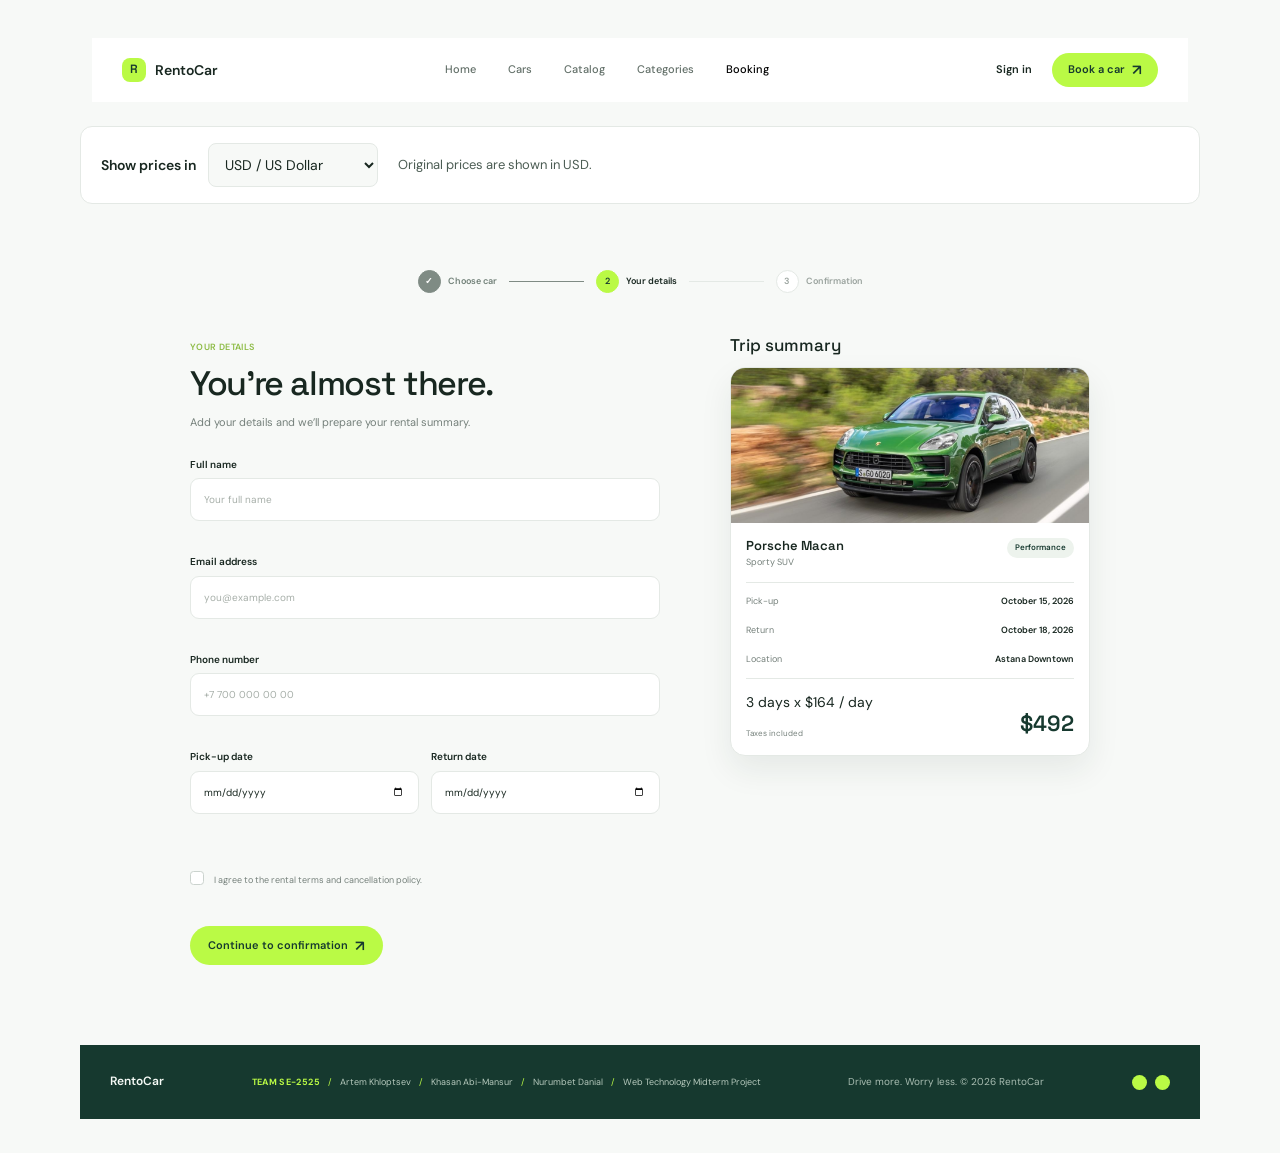
==== booking.html @ 6183154c "feat(currency): convert catalog and booking prices" ====
<!doctype html>
<html lang="en">
  <head>
    <meta charset="UTF-8" />
    <link rel="icon" type="image/svg+xml" href="assets/images/favicon.svg" />
    <meta name="viewport" content="width=device-width, initial-scale=1.0" />
    <meta
      name="description"
      content="RentoCar makes your next road trip easy with flexible car rentals." />
    <title>RentoCar | Your next road trip starts here</title>
    <link rel="preconnect" href="https://fonts.googleapis.com" />
    <link rel="preconnect" href="https://fonts.gstatic.com" crossorigin />
    <link
      href="https://fonts.googleapis.com/css2?family=DM+Sans:wght@400;500;600;700&family=Space+Grotesk:wght@500;600;700&display=swap"
      rel="stylesheet" />
    <link
      href="https://cdn.jsdelivr.net/npm/bootstrap@5.3.3/dist/css/bootstrap.min.css"
      rel="stylesheet" />
    <link rel="stylesheet" href="assets/css/base.css" />
    <link rel="stylesheet" href="assets/css/booking.css" />
    <link rel="stylesheet" href="assets/css/currency.css" />
  </head>
  <body>
    <header class="site-header">
      <div class="container">
        <nav
          class="navbar navbar-expand-lg site-nav"
          aria-label="Main navigation">
          <a class="brand" href="index.html" aria-label="RentoCar home">
            <span class="brand-mark" aria-hidden="true">R</span>
            <span>RentoCar</span>
          </a>
          <button
            class="navbar-toggler"
            type="button"
            data-bs-toggle="collapse"
            data-bs-target="#mainMenu"
            aria-controls="mainMenu"
            aria-expanded="false"
            aria-label="Toggle navigation">
            <span class="navbar-toggler-icon"></span>
          </button>
          <div class="collapse navbar-collapse" id="mainMenu">
            <ul class="navbar-nav mx-auto gap-lg-3">
              <li class="nav-item">
                <a class="nav-link" aria-current="page" href="index.html"
                  >Home</a
                >
              </li>
              <li class="nav-item">
                <a class="nav-link" href="cars.html">Cars</a>
              </li>
              <li class="nav-item">
                <a class="nav-link" href="catolog.html">Catalog</a>
              </li>
              <li class="nav-item">
                <a class="nav-link" href="categories.html">Categories</a>
              </li>
              <li class="nav-item">
                <a class="nav-link active" href="booking.html">Booking</a>
              </li>
            </ul>
            <a class="sign-in" href="booking.html">Sign in</a>
            <a class="button button-primary nav-cta" href="booking.html"
              >Book a car <span aria-hidden="true">&#8599;</span></a
            >
          </div>
        </nav>
      </div>
    </header>

    <main>
      <section class="currency-panel container" data-currency-panel aria-label="Price currency">
        <div class="currency-control">
          <label for="priceCurrency">Show prices in</label>
          <select id="priceCurrency" data-currency-select aria-describedby="currencyStatus">
            <option value="USD">USD / US Dollar</option>
            <option value="EUR" disabled>EUR / Euro</option>
            <option value="GBP" disabled>GBP / British Pound</option>
          </select>
        </div>
        <p class="currency-status" id="currencyStatus" data-currency-status role="status" aria-live="polite" aria-atomic="true">Original prices are shown in USD.</p>
        <button class="currency-retry" type="button" data-currency-retry hidden>Try again</button>
      </section>

      <section class="booking-page container">
        <div class="booking-progress" aria-label="Booking progress">
          <div class="progress-step completed">
            <span class="step-number">✓</span>
            <span>Choose car</span>
          </div>

          <div class="progress-line completed"></div>

          <div class="progress-step active" id="detailsStep">
            <span class="step-number">2</span>
            <span>Your details</span>
          </div>

          <div class="progress-line" id="confirmationLine"></div>

          <div class="progress-step" id="confirmationStep">
            <span class="step-number">3</span>
            <span>Confirmation</span>
          </div>
        </div>

        <div class="booking-layout">
          <section class="booking-form-section">
            <span class="booking-eyebrow">Your details</span>

            <h1>You’re almost there.</h1>

            <p class="booking-description">
              Add your details and we’ll prepare your rental summary.
            </p>

            <form id="bookingForm" novalidate>
              <div class="booking-field">
                <label for="fullName">Full name</label>

                <input
                  class="form-control"
                  type="text"
                  id="fullName"
                  name="fullName"
                  placeholder="Your full name"
                  required />
                <small class="field-error" id="fullNameError"></small>
              </div>

              <div class="booking-field">
                <label for="email">Email address</label>

                <input
                  class="form-control"
                  type="email"
                  id="email"
                  name="email"
                  placeholder="you@example.com"
                  required />
                <small class="field-error" id="emailError"></small>
              </div>

              <div class="booking-field">
                <label for="phone">Phone number</label>

                <input
                  class="form-control"
                  type="tel"
                  id="phone"
                  name="phone"
                  placeholder="+7 700 000 00 00"
                  required />
                <small class="field-error" id="phoneError"></small>
              </div>

              <div class="booking-dates">
                <div class="booking-field">
                  <label for="pickupDate">Pick-up date</label>
                  <input
                    class="form-control"
                    type="date"
                    id="pickupDate"
                    name="pickupDate"
                    required />
                  <small class="field-error" id="pickupDateError"></small>
                </div>

                <div class="booking-field">
                  <label for="returnDate">Return date</label>
                  <input
                    class="form-control"
                    type="date"
                    id="returnDate"
                    name="returnDate"
                    required />
                  <small class="field-error" id="returnDateError"></small>
                </div>
              </div>

              <div class="form-check booking-agreement">
                <input
                  class="form-check-input"
                  type="checkbox"
                  id="terms"
                  name="terms"
                  required />

                <label class="form-check-label" for="terms">
                  I agree to the rental terms and cancellation policy.
                </label>
                <small class="field-error" id="termsError"></small>
              </div>

              <button
                class="button button-primary booking-submit"
                type="submit">
                Continue to confirmation
                <span aria-hidden="true">↗</span>
              </button>
            </form>
          </section>

          <aside class="trip-summary">
            <h2>Trip summary</h2>

            <div class="summary-card">
              <img id="summaryImage"
                class="summary-car-image"
                src="assets/images/porsche_macan.png"
                alt="Selected car" />

              <div class="summary-content">
                <div class="summary-car-heading">
                  <div>
                    <h3 id="summaryName">Porsche Macan</h3>

                    <p id="summaryDescription">Sporty SUV</p>
                  </div>

                  <span class="summary-category" id="summaryBadge"> Performance </span>
                </div>

                <div class="summary-details">
                  <div class="summary-row">
                    <p>Pick-up</p>
                    <p id="summaryPickup">October 15, 2026</p>
                  </div>

                  <div class="summary-row">
                    <p>Return</p>
                    <p id="summaryReturn">October 18, 2026</p>
                  </div>

                  <div class="summary-row">
                    <p>Location</p>
                    <p id="summaryLocation">Astana Downtown</p>
                  </div>
                </div>

                <div class="summary-price">
                  <div>
                    <p id="summaryDays">3 days x $164 / day</p>

                    <small>Taxes included</small>
                  </div>
                  <strong id="summaryTotal">$492</strong>
                </div>
              </div>
            </div>
          </aside>
        </div>

        <div class="booking-confirmation" id="confirmation">
          <div class="confirmation-icon">✓</div>

          <p class="booking-eyebrow">Confirmation</p>

          <h2>Booking confirmed.</h2>

          <p id="confirmationText">Porsche Macan · October 15–18 · $492</p>
        </div>
      </section>
    </main>

    <footer class="site-footer">
      <div class="container footer-content">
        <a class="footer-brand" href="index.html">RentoCar</a>
        <div class="footer-team">
          <span class="footer-team-label">Team SE-2525</span>
          <span>Artem Khloptsev</span>
          <span>Khasan Abi-Mansur</span>
          <span>Nurumbet Danial</span>
          <span>Web Technology Midterm Project</span>
        </div>
        <p>Drive more. Worry less. &copy; 2026 RentoCar</p>
        <div class="footer-dots" aria-hidden="true">
          <span></span><span></span>
        </div>
      </div>
    </footer>

    <script src="https://cdn.jsdelivr.net/npm/bootstrap@5.3.3/dist/js/bootstrap.bundle.min.js"></script>
      <script src="assets/js/services/storageService.js"></script>
    <script src="assets/js/models/Car.js"></script>
    <script src="assets/js/carsData.js"></script>
    <script src="assets/js/services/currencyService.js"></script>
    <script src="assets/js/booking.js"></script>
    <script src="assets/js/currencyUi.js"></script>
  </body>
</html>
---- assets/css/base.css ----
:root {
  --ink: #182720;
  --muted: #75807b;
  --line: #e4e9e5;
  --paper: #f7f9f7;
  --white: #ffffff;
  --lime: #bafa45;
  --deep-green: #16392f;
  --container: 1120px;
  --radius-lg: 18px;
  --shadow: 0 14px 32px rgba(31, 54, 44, 0.08);
}

* {
  box-sizing: border-box;
}

html {
  scroll-behavior: smooth;
}

body {
  margin: 0;
  color: var(--ink);
  background: var(--paper);
  font-family: "DM Sans", sans-serif;
  font-size: 14px;
  line-height: 1.45;
}

h1,
h2,
h3,
p {
  margin-top: 0;
}
h1,
h2,
h3 {
  font-family: "Space Grotesk", sans-serif;
}
a {
  color: inherit;
  text-decoration: none;
}
img {
  display: block;
  max-width: 100%;
}

.container {
  max-width: var(--container);
}

.site-header {
  padding: 38px 0 0;
}
.site-nav {
  min-height: 64px;
  padding: 0 30px;
  background: var(--white);
}
.brand,
.footer-brand {
  display: inline-flex;
  align-items: center;
  gap: 9px;
  font-weight: 600;
}
.brand-mark {
  display: grid;
  width: 24px;
  height: 24px;
  place-items: center;
  border-radius: 8px;
  color: var(--deep-green);
  background: var(--lime);
  font-family: "Space Grotesk", sans-serif;
  font-size: 12px;
}
.nav-link {
  color: #637069;
  font-size: 11px;
  font-weight: 500;
}
.nav-link:hover,
.nav-link.active {
  color: var(--ink);
}
.sign-in {
  margin-right: 20px;
  font-size: 11px;
  font-weight: 600;
}
.button {
  display: inline-flex;
  align-items: center;
  justify-content: center;
  border: 0;
  border-radius: 999px;
  font-size: 11px;
  font-weight: 600;
  transition:
    transform 160ms ease,
    background 160ms ease;
}
.button:hover {
  transform: translateY(-2px);
}
.button-primary {
  min-height: 34px;
  padding: 0 16px;
  background: var(--lime);
  color: var(--deep-green);
}
.button-primary span {
  margin-left: 7px;
  font-size: 15px;
  line-height: 0;
}

.site-footer {
  margin-top: 56px;
  padding-bottom: 34px;
}
.footer-content {
  min-height: 74px;
  display: flex;
  align-items: center;
  justify-content: space-between;
  padding: 0 30px;
  color: #dce8df;
  background: var(--deep-green);
}
.footer-brand {
  color: #f6fbf7;
  font-size: 12px;
}
.footer-team {
  display: flex;
  align-items: center;
  justify-content: center;
  gap: 8px;
  color: #b6c9bd;
  font-size: 9px;
  text-align: center;
}
.footer-team span + span::before {
  margin-right: 8px;
  color: var(--lime);
  content: "/";
}
.footer-team-label {
  color: var(--lime);
  font-weight: 700;
  letter-spacing: 0.04em;
  text-transform: uppercase;
}
.footer-content p {
  margin: 0;
  color: #a9bdb2;
  font-size: 10px;
}
.footer-dots {
  display: flex;
  gap: 8px;
}
.footer-dots span {
  width: 15px;
  height: 15px;
  border-radius: 50%;
  background: var(--lime);
}

@media (max-width: 991px) {
  .site-header {
    padding-top: 20px;
  }
  .site-nav {
    padding: 0 20px;
  }
  .navbar-collapse {
    padding: 18px 0;
  }
  .navbar-nav {
    gap: 4px !important;
  }
  .sign-in {
    display: inline-block;
    margin: 14px 0;
  }
  .nav-cta {
    width: fit-content;
  }
}

@media (max-width: 575px) {
  .container {
    padding-right: 18px;
    padding-left: 18px;
  }
  .site-nav {
    margin: 0;
    padding: 0 16px;
  }
  .footer-content {
    min-height: 94px;
    padding: 20px 18px;
    align-items: flex-start;
    flex-wrap: wrap;
    gap: 12px;
  }
  .footer-content p {
    order: 3;
    flex-basis: 100%;
  }
  .footer-team {
    order: 2;
    flex-basis: 100%;
    flex-wrap: wrap;
    gap: 4px 8px;
    justify-content: flex-start;
    text-align: left;
  }
  .footer-team span + span::before {
    margin-right: 8px;
  }
}
---- assets/css/booking.css ----
.booking-page {
  padding-top: 42px;
  padding-bottom: 24px;
}


.booking-progress {
  display: flex;
  max-width: 620px;
  margin: 0 auto 42px;
  align-items: center;
  justify-content: center;
}

.progress-step {
  display: flex;
  flex: 0 0 auto;
  align-items: center;
  gap: 7px;
  color: #9aa39e;
  font-size: 9px;
  font-weight: 600;
}

.step-number {
  display: grid;
  width: 23px;
  height: 23px;
  place-items: center;
  border: 1px solid var(--line);
  border-radius: 50%;
  background: var(--white);
  font-size: 9px;
}

.progress-step.active {
  color: var(--ink);
}

.progress-step.active .step-number {
  border-color: var(--lime);
  color: var(--deep-green);
  background: var(--lime);
}

.progress-step.completed {
  color: #718078;
}

.progress-step.completed .step-number {
  border-color: #7f8b84;
  color: var(--white);
  background: #7f8b84;
}
.progress-line {
  width: 75px;
  height: 1px;
  margin: 0 12px;
  background: var(--line);
}

.progress-line.completed {
  background: #7f8b84;
}

.booking-layout {
  display: grid;
  grid-template-columns: minmax(0, 1fr) 360px;
  gap: 70px;
  max-width: 900px;
  margin: 0 auto;
  align-items: start;
}

.booking-eyebrow {
  display: inline-block;
  margin-bottom: 10px;
  color: #8dbb45;
  font-size: 9px;
  font-weight: 600;
  letter-spacing: 0.04em;
  text-transform: uppercase;
}

.booking-form-section h1 {
  margin-bottom: 10px;
  font-size: 34px;
  font-weight: 500;
  letter-spacing: -0.04em;
}

.booking-description {
  max-width: 430px;
  margin-bottom: 27px;
  color: var(--muted);
  font-size: 11px;
}

.booking-field {
  margin-bottom: 16px;
}

.booking-field label {
  display: block;
  margin-bottom: 6px;
  color: var(--ink);
  font-size: 10px;
  font-weight: 600;
}

.booking-field .form-control {
  min-height: 43px;
  padding: 9px 13px;
  border: 1px solid var(--line);
  border-radius: 9px;
  color: var(--ink);
  background: var(--white);
  font-family: "DM Sans", sans-serif;
  font-size: 10px;
  box-shadow: none;
}

.booking-field .form-control::placeholder {
  color: #a7afa9;
}

.booking-field .form-control:focus {
  border-color: #a7d65a;
  box-shadow: 0 0 0 3px rgba(186, 250, 69, 0.16);
}

.booking-agreement {
  margin: 20px 0;
}

.booking-agreement .form-check-input {
  border-color: #cbd3ce;
  box-shadow: none;
}

.booking-agreement .form-check-input:checked {
  border-color: var(--deep-green);
  background-color: var(--deep-green);
}

.booking-agreement .form-check-label {
  padding-left: 3px;
  color: var(--muted);
  font-size: 9px;
}

.booking-submit {
  min-height: 39px;
  padding: 0 18px;
  cursor: pointer;
}




.trip-summary h2 {
  margin-bottom: 12px;
  font-size: 17px;
  font-weight: 500;
}


.summary-card {
  overflow: hidden;
  border: 1px solid var(--line);
  border-radius: 15px;
  background: var(--white);
  box-shadow: var(--shadow);
}

.summary-car-image {
  width: 100%;
  height: 155px;
  object-fit: cover;
}

.summary-content {
  padding: 15px;
}

.summary-car-heading {
  display: flex;
  align-items: flex-start;
  justify-content: space-between;
  gap: 12px;
  padding-bottom: 13px;
  border-bottom: 1px solid var(--line);
}

.summary-car-heading h3 {
  margin-bottom: 2px;
  font-size: 13px;
  font-weight: 600;
}

.summary-car-heading p {
  margin: 0;
  color: var(--muted);
  font-size: 9px;
}

.summary-category {
  padding: 4px 8px;
  border-radius: 999px;
  color: var(--deep-green);
  background: #edf3ed;
  font-size: 8px;
  font-weight: 600;
}

.summary-details {
  margin: 0;
  padding: 4px 0;
}

.summary-row {
  display: flex;
  justify-content: space-between;
  gap: 20px;
  padding: 8px 0;
}

.summary-row p {
  margin: 0;
  font-size: 9px;
}

.summary-row p:first-child {
  color: var(--muted);
}

.summary-row p:last-child {
  color: var(--ink);
  font-weight: 600;
  text-align: right;
}


.summary-price {
  display: flex;
  align-items: flex-end;
  justify-content: space-between;
  gap: 15px;
  padding-top: 13px;
  border-top: 1px solid var(--line);
}

.summary-price span {
  display: block;
  color: var(--ink);
  font-size: 10px;
  font-weight: 600;
}

.summary-price small {
  display: block;
  margin-top: 2px;
  color: var(--muted);
  font-size: 8px;
}

.summary-price strong {
  color: var(--deep-green);
  font-family: "Space Grotesk", sans-serif;
  font-size: 22px;
  font-weight: 600;
}

.booking-dates {
  display: grid;
  grid-template-columns: 1fr 1fr;
  gap: 12px;
}

.booking-confirmation {
  display: none;
  max-width: 620px;
  margin: 42px auto 0;
  padding: 30px;
  border: 1px solid var(--line);
  border-radius: var(--radius-lg);
  background: var(--white);
  box-shadow: var(--shadow);
  text-align: center;
}

.booking-confirmation.show {
  display: block;
}

.field-error {
  display: block;
  min-height: 14px;
  margin-top: 4px;
  color: #c62828;
  font-size: 11px;
}

.confirmation-icon {
  display: grid;
  width: 42px;
  height: 42px;
  margin: 0 auto 14px;
  place-items: center;
  border-radius: 50%;
  color: var(--deep-green);
  background: var(--lime);
  font-size: 18px;
  font-weight: 700;
}

.booking-confirmation h2 {
  margin-bottom: 8px;
  font-size: 24px;
  font-weight: 500;
}

.booking-confirmation > p {
  color: var(--muted);
  font-size: 11px;
}

.confirmation-warning {
  margin: 18px 0 0;
  font-size: 10px;
}


@media (max-width: 991px) {

  .booking-layout {
    grid-template-columns: minmax(0, 1fr) 320px;
    gap: 35px;
  }

  .booking-page {
    padding-top: 34px;
}
}


@media (max-width: 575px) {

  .booking-page {
    padding-top: 30px;
  }

  .booking-progress {
    margin-bottom: 34px;
  }

  .progress-step {
    flex-direction: column;
    gap: 5px;
    text-align: center;
    font-size: 8px;
  }

  .progress-line {
    width: 32px;
    margin: 0 6px 18px;
  }

  .booking-layout {
    grid-template-columns: 1fr;
    gap: 38px;
  }

  .booking-form-section h1 {
    font-size: 30px;
  }

  .booking-submit {
    width: 100%;
  }

  .booking-description {
    font-size: 10px;
  }

    .booking-dates {
    grid-template-columns: 1fr;
    gap: 0;
  }

  .summary-car-image {
    height: 190px;
  }

    .booking-confirmation {
    margin-top: 32px;
    padding: 24px 18px;
  }

  .booking-confirmation h2 {
    font-size: 21px;
  } 
}
---- assets/css/currency.css ----
.currency-panel {
  display: flex;
  align-items: center;
  flex-wrap: wrap;
  gap: 12px 20px;
  margin-top: 24px;
  margin-bottom: 24px;
  padding: 16px 20px;
  background: var(--white);
  border: 1px solid var(--line);
  border-radius: 12px;
}

.currency-control { display: flex; align-items: center; gap: 12px; }
.currency-control label { font-weight: 600; }
.currency-control select, .currency-retry {
  min-height: 44px;
  padding: 8px 12px;
  border: 1px solid var(--line);
  border-radius: 8px;
  color: var(--ink);
  background: var(--paper);
  font: inherit;
}
.currency-control select:focus-visible, .currency-retry:focus-visible {
  outline: 2px solid var(--deep-green);
  outline-offset: 3px;
}
.currency-status { flex: 1 1 280px; margin: 0; color: #4b5c53; font-size: 13px; }
.currency-retry { cursor: pointer; font-weight: 600; }
.currency-retry:hover { background: var(--lime); }
.currency-panel [hidden] { display: none; }
.currency-panel[data-state="error"], .currency-panel[data-state="empty"] { border-color: #a8b5ac; }
@media (max-width: 575px) {
  .currency-panel { padding: 16px; }
  .currency-status { flex-basis: 100%; }
}
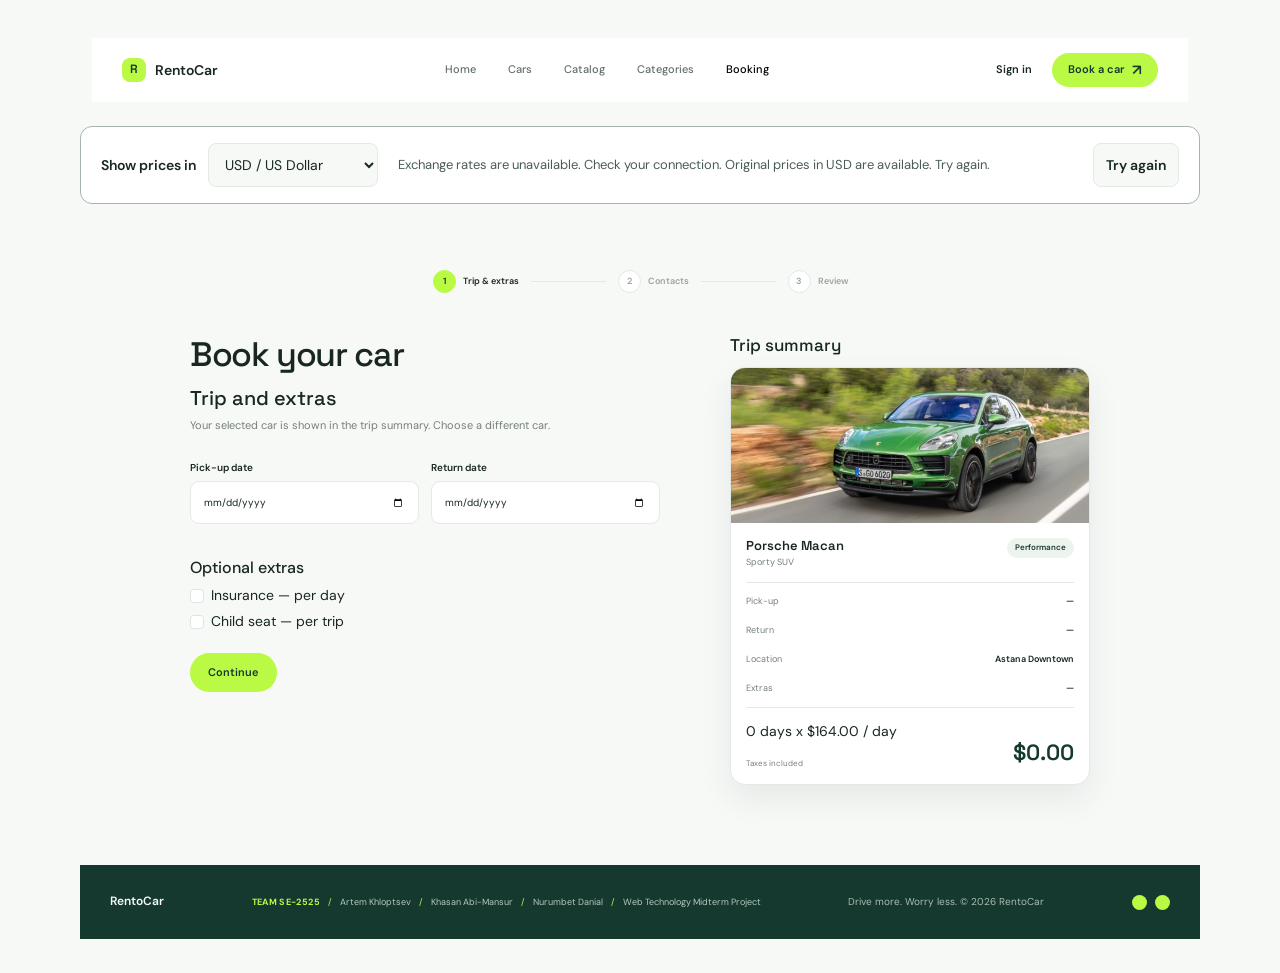
==== commit 9a0bd523: "divided booking in to three sections" ====
--- a/booking.html
+++ b/booking.html
@@ -4,9 +4,7 @@
     <meta charset="UTF-8" />
     <link rel="icon" type="image/svg+xml" href="assets/images/favicon.svg" />
     <meta name="viewport" content="width=device-width, initial-scale=1.0" />
-    <meta
-      name="description"
-      content="RentoCar makes your next road trip easy with flexible car rentals." />
+    <meta name="description" content="RentoCar makes your next road trip easy with flexible car rentals." />
     <title>RentoCar | Your next road trip starts here</title>
     <link rel="preconnect" href="https://fonts.googleapis.com" />
     <link rel="preconnect" href="https://fonts.gstatic.com" crossorigin />
@@ -23,9 +21,7 @@
   <body>
     <header class="site-header">
       <div class="container">
-        <nav
-          class="navbar navbar-expand-lg site-nav"
-          aria-label="Main navigation">
+        <nav class="navbar navbar-expand-lg site-nav" aria-label="Main navigation">
           <a class="brand" href="index.html" aria-label="RentoCar home">
             <span class="brand-mark" aria-hidden="true">R</span>
             <span>RentoCar</span>
@@ -42,28 +38,18 @@
           </button>
           <div class="collapse navbar-collapse" id="mainMenu">
             <ul class="navbar-nav mx-auto gap-lg-3">
+              <li class="nav-item"><a class="nav-link" href="index.html">Home</a></li>
+              <li class="nav-item"><a class="nav-link" href="cars.html">Cars</a></li>
+              <li class="nav-item"><a class="nav-link" href="catolog.html">Catalog</a></li>
+              <li class="nav-item"><a class="nav-link" href="categories.html">Categories</a></li>
               <li class="nav-item">
-                <a class="nav-link" aria-current="page" href="index.html"
-                  >Home</a
-                >
-              </li>
-              <li class="nav-item">
-                <a class="nav-link" href="cars.html">Cars</a>
-              </li>
-              <li class="nav-item">
-                <a class="nav-link" href="catolog.html">Catalog</a>
-              </li>
-              <li class="nav-item">
-                <a class="nav-link" href="categories.html">Categories</a>
-              </li>
-              <li class="nav-item">
-                <a class="nav-link active" href="booking.html">Booking</a>
+                <a class="nav-link active" aria-current="page" href="booking.html">Booking</a>
               </li>
             </ul>
             <a class="sign-in" href="booking.html">Sign in</a>
-            <a class="button button-primary nav-cta" href="booking.html"
-              >Book a car <span aria-hidden="true">&#8599;</span></a
-            >
+            <a class="button button-primary nav-cta" href="booking.html">
+              Book a car <span aria-hidden="true">&#8599;</span>
+            </a>
           </div>
         </nav>
       </div>
@@ -79,173 +65,150 @@
             <option value="GBP" disabled>GBP / British Pound</option>
           </select>
         </div>
-        <p class="currency-status" id="currencyStatus" data-currency-status role="status" aria-live="polite" aria-atomic="true">Original prices are shown in USD.</p>
+        <p class="currency-status" id="currencyStatus" data-currency-status
+          role="status" aria-live="polite" aria-atomic="true">
+          Original prices are shown in USD.
+        </p>
         <button class="currency-retry" type="button" data-currency-retry hidden>Try again</button>
       </section>
 
       <section class="booking-page container">
+        <!-- ИЗМЕНЕНИЕ 1. Индикатор теперь показывает текущий шаг формы. -->
         <div class="booking-progress" aria-label="Booking progress">
-          <div class="progress-step completed">
-            <span class="step-number">✓</span>
-            <span>Choose car</span>
-          </div>
-
-          <div class="progress-line completed"></div>
-
-          <div class="progress-step active" id="detailsStep">
+          <div class="progress-step active" aria-current="step">
+            <span class="step-number">1</span>
+            <span>Trip &amp; extras</span>
+          </div>
+          <div class="progress-line"></div>
+          <div class="progress-step">
             <span class="step-number">2</span>
-            <span>Your details</span>
-          </div>
-
-          <div class="progress-line" id="confirmationLine"></div>
-
-          <div class="progress-step" id="confirmationStep">
+            <span>Contacts</span>
+          </div>
+          <div class="progress-line"></div>
+          <div class="progress-step">
             <span class="step-number">3</span>
-            <span>Confirmation</span>
+            <span>Review</span>
           </div>
         </div>
 
         <div class="booking-layout">
           <section class="booking-form-section">
-            <span class="booking-eyebrow">Your details</span>
-
-            <h1>You’re almost there.</h1>
-
-            <p class="booking-description">
-              Add your details and we’ll prepare your rental summary.
-            </p>
-
+            <h1>Book your car</h1>
+            <p id="bookingCarNotice" role="status" hidden></p>
+
+            <!-- ИЗМЕНЕНИЕ 2. Все шаги в одной форме, поэтому поля сохраняются при переходах. -->
             <form id="bookingForm" novalidate>
-              <div class="booking-field">
-                <label for="fullName">Full name</label>
-
-                <input
-                  class="form-control"
-                  type="text"
-                  id="fullName"
-                  name="fullName"
-                  placeholder="Your full name"
-                  required />
-                <small class="field-error" id="fullNameError"></small>
+              <section data-booking-step aria-labelledby="tripStepHeading">
+                <h2 id="tripStepHeading" class="h5" tabindex="-1">Trip and extras</h2>
+                <p class="booking-description">
+                  Your selected car is shown in the trip summary.
+                  <a href="cars.html">Choose a different car</a>.
+                </p>
+
+                <div class="booking-dates">
+                  <div class="booking-field">
+                    <label for="pickupDate">Pick-up date</label>
+                    <input class="form-control" type="date" id="pickupDate" name="pickupDate" required />
+                    <small class="field-error" id="pickupDateError"></small>
+                  </div>
+                  <div class="booking-field">
+                    <label for="returnDate">Return date</label>
+                    <input class="form-control" type="date" id="returnDate" name="returnDate" required />
+                    <small class="field-error" id="returnDateError"></small>
+                  </div>
+                </div>
+
+                <fieldset class="mb-3">
+                  <legend class="h6">Optional extras</legend>
+                  <div class="form-check">
+                    <input class="form-check-input" type="checkbox" id="insurance" name="insurance" />
+                    <label class="form-check-label" for="insurance">
+                      Insurance — <span id="insurancePrice"></span> per day
+                    </label>
+                  </div>
+                  <div class="form-check">
+                    <input class="form-check-input" type="checkbox" id="childSeat" name="childSeat" />
+                    <label class="form-check-label" for="childSeat">
+                      Child seat — <span id="childSeatPrice"></span> per trip
+                    </label>
+                  </div>
+                </fieldset>
+              </section>
+
+              <section data-booking-step aria-labelledby="contactsStepHeading" hidden>
+                <h2 id="contactsStepHeading" class="h5" tabindex="-1">Contact details</h2>
+                <div class="booking-field">
+                  <label for="fullName">Full name</label>
+                  <input class="form-control" type="text" id="fullName" name="fullName"
+                    placeholder="Your full name" autocomplete="name" required />
+                  <small class="field-error" id="fullNameError"></small>
+                </div>
+                <div class="booking-field">
+                  <label for="email">Email address</label>
+                  <input class="form-control" type="email" id="email" name="email"
+                    placeholder="you@example.com" autocomplete="email" required />
+                  <small class="field-error" id="emailError"></small>
+                </div>
+                <div class="booking-field">
+                  <label for="phone">Phone number</label>
+                  <input class="form-control" type="tel" id="phone" name="phone"
+                    placeholder="+7 700 000 00 00" autocomplete="tel" required />
+                  <small class="field-error" id="phoneError"></small>
+                </div>
+              </section>
+
+              <section data-booking-step aria-labelledby="reviewStepHeading" hidden>
+                <h2 id="reviewStepHeading" class="h5" tabindex="-1">Review your booking</h2>
+                <p id="bookingReviewTrip"></p>
+                <p id="bookingReviewExtras"></p>
+                <p id="bookingReviewContact"></p>
+                <p id="bookingReviewTotal" class="fw-bold"></p>
+                <div class="form-check booking-agreement">
+                  <input class="form-check-input" type="checkbox" id="terms" name="terms" required />
+                  <label class="form-check-label" for="terms">
+                    I agree to the rental terms and cancellation policy.
+                  </label>
+                  <small class="field-error" id="termsError"></small>
+                </div>
+              </section>
+
+              <div class="d-flex flex-wrap align-items-center gap-2">
+                <button class="btn btn-outline-secondary" type="button" id="bookingBack" hidden>
+                  Back
+                </button>
+                <button class="button button-primary booking-submit" type="submit" id="bookingContinue">
+                  Continue
+                </button>
               </div>
-
-              <div class="booking-field">
-                <label for="email">Email address</label>
-
-                <input
-                  class="form-control"
-                  type="email"
-                  id="email"
-                  name="email"
-                  placeholder="you@example.com"
-                  required />
-                <small class="field-error" id="emailError"></small>
-              </div>
-
-              <div class="booking-field">
-                <label for="phone">Phone number</label>
-
-                <input
-                  class="form-control"
-                  type="tel"
-                  id="phone"
-                  name="phone"
-                  placeholder="+7 700 000 00 00"
-                  required />
-                <small class="field-error" id="phoneError"></small>
-              </div>
-
-              <div class="booking-dates">
-                <div class="booking-field">
-                  <label for="pickupDate">Pick-up date</label>
-                  <input
-                    class="form-control"
-                    type="date"
-                    id="pickupDate"
-                    name="pickupDate"
-                    required />
-                  <small class="field-error" id="pickupDateError"></small>
-                </div>
-
-                <div class="booking-field">
-                  <label for="returnDate">Return date</label>
-                  <input
-                    class="form-control"
-                    type="date"
-                    id="returnDate"
-                    name="returnDate"
-                    required />
-                  <small class="field-error" id="returnDateError"></small>
-                </div>
-              </div>
-
-              <div class="form-check booking-agreement">
-                <input
-                  class="form-check-input"
-                  type="checkbox"
-                  id="terms"
-                  name="terms"
-                  required />
-
-                <label class="form-check-label" for="terms">
-                  I agree to the rental terms and cancellation policy.
-                </label>
-                <small class="field-error" id="termsError"></small>
-              </div>
-
-              <button
-                class="button button-primary booking-submit"
-                type="submit">
-                Continue to confirmation
-                <span aria-hidden="true">↗</span>
-              </button>
             </form>
           </section>
 
           <aside class="trip-summary">
             <h2>Trip summary</h2>
-
             <div class="summary-card">
-              <img id="summaryImage"
-                class="summary-car-image"
-                src="assets/images/porsche_macan.png"
-                alt="Selected car" />
-
+              <img id="summaryImage" class="summary-car-image"
+                src="assets/images/porsche_macan.png" alt="Selected car" />
               <div class="summary-content">
                 <div class="summary-car-heading">
                   <div>
                     <h3 id="summaryName">Porsche Macan</h3>
-
                     <p id="summaryDescription">Sporty SUV</p>
                   </div>
-
-                  <span class="summary-category" id="summaryBadge"> Performance </span>
-                </div>
-
+                  <span class="summary-category" id="summaryBadge">Performance</span>
+                </div>
                 <div class="summary-details">
-                  <div class="summary-row">
-                    <p>Pick-up</p>
-                    <p id="summaryPickup">October 15, 2026</p>
-                  </div>
-
-                  <div class="summary-row">
-                    <p>Return</p>
-                    <p id="summaryReturn">October 18, 2026</p>
-                  </div>
-
-                  <div class="summary-row">
-                    <p>Location</p>
-                    <p id="summaryLocation">Astana Downtown</p>
-                  </div>
-                </div>
-
+                  <div class="summary-row"><p>Pick-up</p><p id="summaryPickup">—</p></div>
+                  <div class="summary-row"><p>Return</p><p id="summaryReturn">—</p></div>
+                  <div class="summary-row"><p>Location</p><p id="summaryLocation">Astana Downtown</p></div>
+                  <!-- ИЗМЕНЕНИЕ 3. Показываем стоимость услуг отдельно от аренды. -->
+                  <div class="summary-row"><p>Extras</p><p id="summaryExtras">—</p></div>
+                </div>
                 <div class="summary-price">
                   <div>
-                    <p id="summaryDays">3 days x $164 / day</p>
-
+                    <p id="summaryDays">Choose dates to calculate the total.</p>
                     <small>Taxes included</small>
                   </div>
-                  <strong id="summaryTotal">$492</strong>
+                  <strong id="summaryTotal">—</strong>
                 </div>
               </div>
             </div>
@@ -253,13 +216,10 @@
         </div>
 
         <div class="booking-confirmation" id="confirmation">
-          <div class="confirmation-icon">✓</div>
-
+          <div class="confirmation-icon" aria-hidden="true">✓</div>
           <p class="booking-eyebrow">Confirmation</p>
-
-          <h2>Booking confirmed.</h2>
-
-          <p id="confirmationText">Porsche Macan · October 15–18 · $492</p>
+          <h2 id="bookingConfirmedHeading" tabindex="-1">Booking confirmed.</h2>
+          <p id="confirmationText"></p>
         </div>
       </section>
     </main>
@@ -275,18 +235,16 @@
           <span>Web Technology Midterm Project</span>
         </div>
         <p>Drive more. Worry less. &copy; 2026 RentoCar</p>
-        <div class="footer-dots" aria-hidden="true">
-          <span></span><span></span>
-        </div>
+        <div class="footer-dots" aria-hidden="true"><span></span><span></span></div>
       </div>
     </footer>
 
     <script src="https://cdn.jsdelivr.net/npm/bootstrap@5.3.3/dist/js/bootstrap.bundle.min.js"></script>
-      <script src="assets/js/services/storageService.js"></script>
+    <script src="assets/js/services/storageService.js"></script>
     <script src="assets/js/models/Car.js"></script>
     <script src="assets/js/carsData.js"></script>
     <script src="assets/js/services/currencyService.js"></script>
     <script src="assets/js/booking.js"></script>
     <script src="assets/js/currencyUi.js"></script>
   </body>
-</html>
+</html>
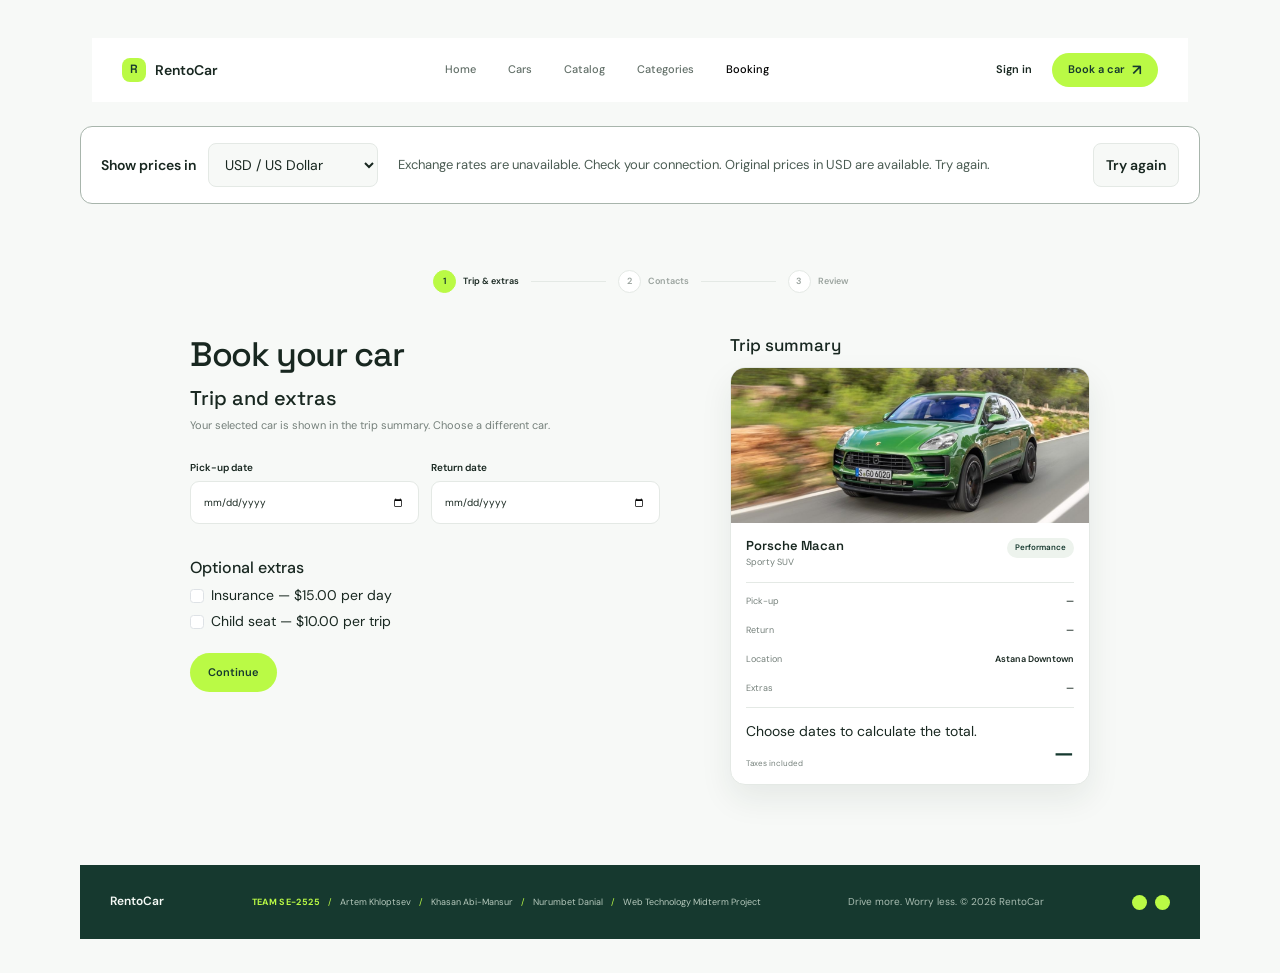
==== commit 9dc8825e: "adaptation to the booking" ====
--- a/booking.html
+++ b/booking.html
@@ -73,7 +73,7 @@
       </section>
 
       <section class="booking-page container">
-        <!-- ИЗМЕНЕНИЕ 1. Индикатор теперь показывает текущий шаг формы. -->
+        
         <div class="booking-progress" aria-label="Booking progress">
           <div class="progress-step active" aria-current="step">
             <span class="step-number">1</span>
@@ -96,7 +96,7 @@
             <h1>Book your car</h1>
             <p id="bookingCarNotice" role="status" hidden></p>
 
-            <!-- ИЗМЕНЕНИЕ 2. Все шаги в одной форме, поэтому поля сохраняются при переходах. -->
+          
             <form id="bookingForm" novalidate>
               <section data-booking-step aria-labelledby="tripStepHeading">
                 <h2 id="tripStepHeading" class="h5" tabindex="-1">Trip and extras</h2>
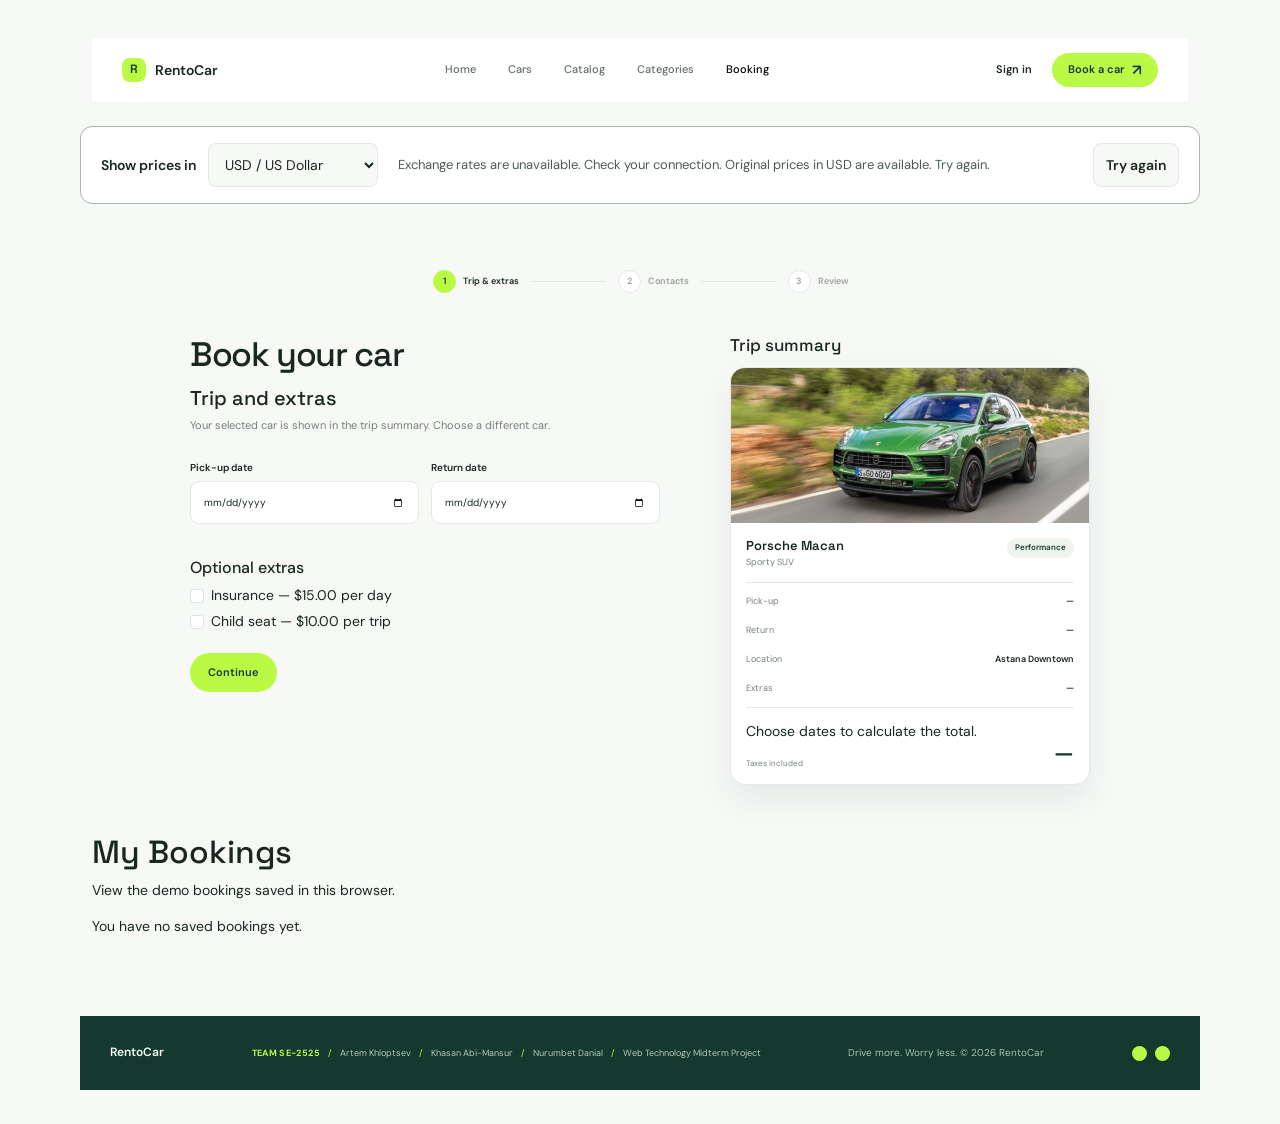
==== commit 307a5865: "added my bookings window to see booked cars" ====
--- a/booking.html
+++ b/booking.html
@@ -45,6 +45,7 @@
               <li class="nav-item">
                 <a class="nav-link active" aria-current="page" href="booking.html">Booking</a>
               </li>
+              
             </ul>
             <a class="sign-in" href="booking.html">Sign in</a>
             <a class="button button-primary nav-cta" href="booking.html">
@@ -170,6 +171,8 @@
                   </label>
                   <small class="field-error" id="termsError"></small>
                 </div>
+                
+                <p id="bookingSaveError" class="text-danger mt-2" role="alert"></p>
               </section>
 
               <div class="d-flex flex-wrap align-items-center gap-2">
@@ -200,7 +203,7 @@
                   <div class="summary-row"><p>Pick-up</p><p id="summaryPickup">—</p></div>
                   <div class="summary-row"><p>Return</p><p id="summaryReturn">—</p></div>
                   <div class="summary-row"><p>Location</p><p id="summaryLocation">Astana Downtown</p></div>
-                  <!-- ИЗМЕНЕНИЕ 3. Показываем стоимость услуг отдельно от аренды. -->
+                  
                   <div class="summary-row"><p>Extras</p><p id="summaryExtras">—</p></div>
                 </div>
                 <div class="summary-price">
@@ -220,9 +223,32 @@
           <p class="booking-eyebrow">Confirmation</p>
           <h2 id="bookingConfirmedHeading" tabindex="-1">Booking confirmed.</h2>
           <p id="confirmationText"></p>
-        </div>
+          <a class="button button-primary mt-3" href="#myBookings">View my bookings</a>
+        </div>
+      </section>
+
+      
+      <section id="myBookings" class="container py-4" tabindex="-1" aria-labelledby="myBookingsTitle">
+        <h2 id="myBookingsTitle">My Bookings</h2>
+        <p>View the demo bookings saved in this browser.</p>
+        <p id="myBookingsStatus" role="status"></p>
+        <div id="myBookingsList" class="row g-3"></div>
       </section>
     </main>
+
+    <template id="bookingCardTemplate">
+      <div class="col-12 col-md-6">
+        <article class="booking-card card h-100">
+          <div class="card-body text-break">
+            <h3 class="h5" data-booking-car></h3>
+            <p class="mb-2" data-booking-trip></p>
+            <p class="mb-2" data-booking-extras></p>
+            <p class="mb-2" data-booking-contact></p>
+            <p class="mb-0">Total <strong data-booking-total></strong></p>
+          </div>
+        </article>
+      </div>
+    </template>
 
     <footer class="site-footer">
       <div class="container footer-content">
@@ -244,7 +270,9 @@
     <script src="assets/js/models/Car.js"></script>
     <script src="assets/js/carsData.js"></script>
     <script src="assets/js/services/currencyService.js"></script>
+    <script src="assets/js/services/bookingService.js"></script>
     <script src="assets/js/booking.js"></script>
+    <script src="assets/js/myBookings.js"></script>
     <script src="assets/js/currencyUi.js"></script>
   </body>
 </html>
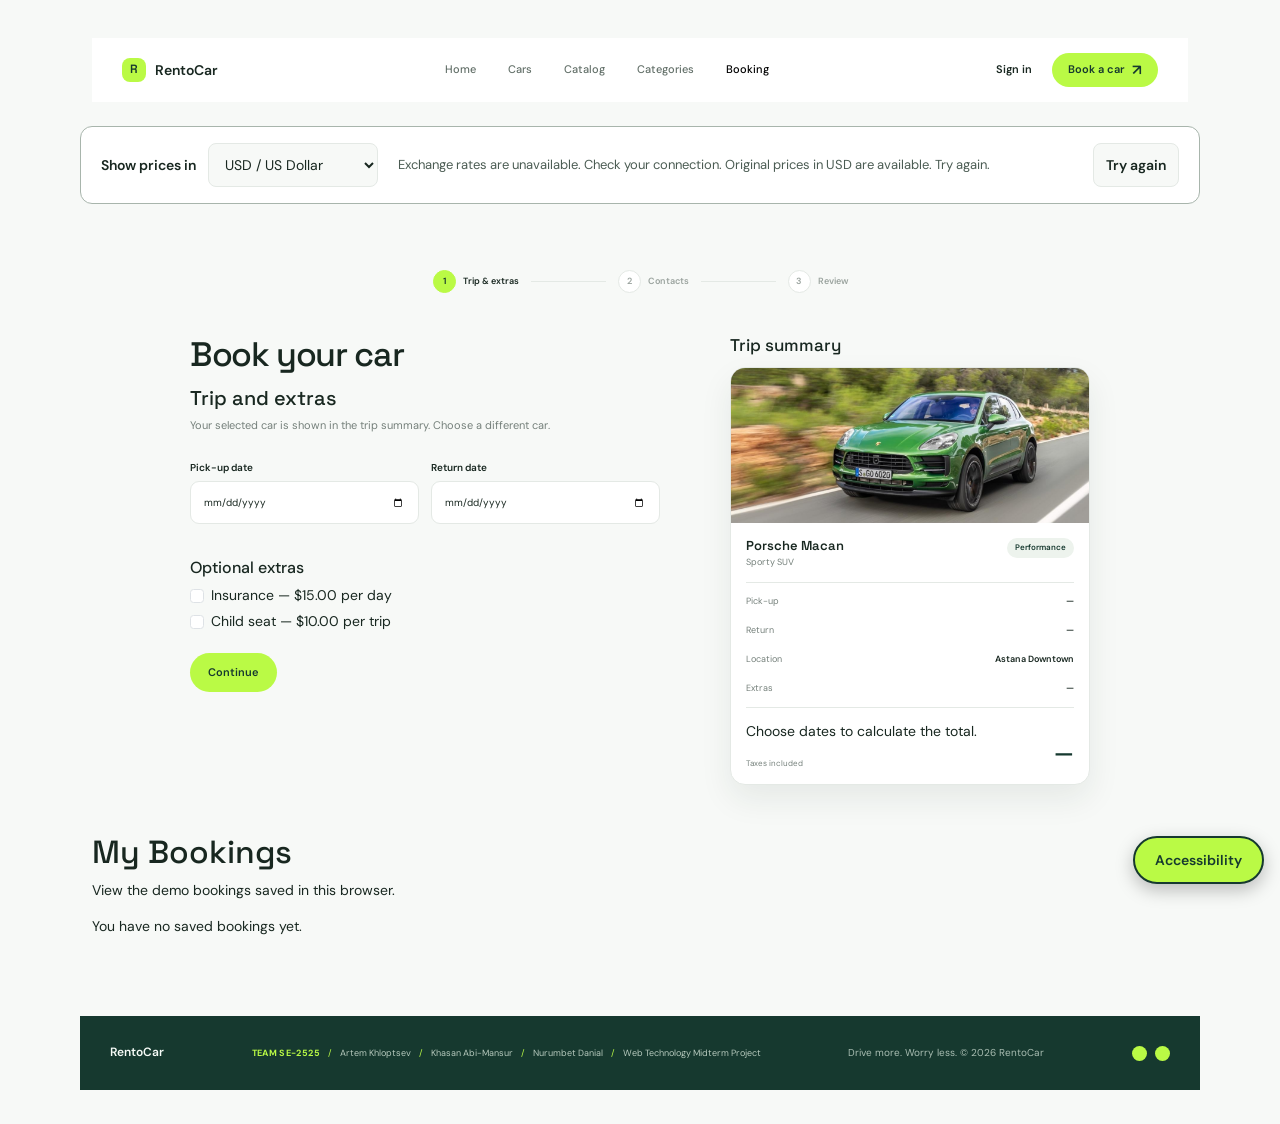
==== commit ceacf35d: "added persistent theme and text settings" ====
--- a/booking.html
+++ b/booking.html
@@ -17,6 +17,7 @@
     <link rel="stylesheet" href="assets/css/base.css" />
     <link rel="stylesheet" href="assets/css/booking.css" />
     <link rel="stylesheet" href="assets/css/currency.css" />
+    <link rel="stylesheet" href="assets/css/preferences.css" />
   </head>
   <body>
     <header class="site-header">
@@ -231,7 +232,43 @@
       <section id="myBookings" class="container py-4" tabindex="-1" aria-labelledby="myBookingsTitle">
         <h2 id="myBookingsTitle">My Bookings</h2>
         <p>View the demo bookings saved in this browser.</p>
-        <p id="myBookingsStatus" role="status"></p>
+        <p id="myBookingsStatus" role="status" tabindex="-1"></p>
+        <form id="editBookingForm" class="card mb-3" aria-labelledby="editBookingTitle" hidden>
+          <div class="card-body">
+            <h3 id="editBookingTitle" class="h5">Edit booking</h3>
+            <div class="row g-3 mb-3">
+              <div class="col-12 col-sm-6">
+                <label class="form-label" for="editPickup">Pick-up date</label>
+                <input class="form-control" type="date" id="editPickup" required />
+              </div>
+              <div class="col-12 col-sm-6">
+                <label class="form-label" for="editDropoff">Return date</label>
+                <input class="form-control" type="date" id="editDropoff" required />
+              </div>
+            </div>
+            <fieldset class="mb-3">
+              <legend class="h6">Optional extras</legend>
+              <div class="form-check">
+                <input class="form-check-input" type="checkbox" id="editInsurance" />
+                <label class="form-check-label" for="editInsurance">
+                  Insurance — <span id="editInsurancePrice"></span> per day
+                </label>
+              </div>
+              <div class="form-check">
+                <input class="form-check-input" type="checkbox" id="editChildSeat" />
+                <label class="form-check-label" for="editChildSeat">
+                  Child seat — <span id="editChildSeatPrice"></span> per trip
+                </label>
+              </div>
+            </fieldset>
+            <p>Updated total <strong id="editBookingTotal">—</strong></p>
+            <p id="editBookingError" class="text-danger" role="alert"></p>
+            <div class="d-flex flex-wrap gap-2">
+              <button class="btn btn-success" type="submit">Save changes</button>
+              <button class="btn btn-outline-secondary" type="button" id="cancelBookingEdit">Cancel</button>
+            </div>
+          </div>
+        </form>
         <div id="myBookingsList" class="row g-3"></div>
       </section>
     </main>
@@ -245,6 +282,10 @@
             <p class="mb-2" data-booking-extras></p>
             <p class="mb-2" data-booking-contact></p>
             <p class="mb-0">Total <strong data-booking-total></strong></p>
+            <div class="d-flex flex-wrap gap-2 mt-3">
+              <button class="btn btn-outline-success btn-sm" type="button" data-booking-edit>Edit</button>
+              <button class="btn btn-outline-danger btn-sm" type="button" data-booking-delete>Delete</button>
+            </div>
           </div>
         </article>
       </div>
@@ -274,5 +315,6 @@
     <script src="assets/js/booking.js"></script>
     <script src="assets/js/myBookings.js"></script>
     <script src="assets/js/currencyUi.js"></script>
-  </body>
+      <script src="assets/js/accessibility.js"></script>
+</body>
 </html>
--- a/assets/css/base.css
+++ b/assets/css/base.css
@@ -58,7 +58,7 @@
 .site-nav {
   min-height: 64px;
   padding: 0 30px;
-  background: var(--white);
+  background: var(--surface, var(--white));
 }
 .brand,
 .footer-brand {
@@ -79,7 +79,7 @@
   font-size: 12px;
 }
 .nav-link {
-  color: #637069;
+  color: var(--text-soft, #637069);
   font-size: 11px;
   font-weight: 500;
 }
--- a/assets/css/booking.css
+++ b/assets/css/booking.css
@@ -17,7 +17,7 @@
   flex: 0 0 auto;
   align-items: center;
   gap: 7px;
-  color: #9aa39e;
+  color: var(--text-soft, #9aa39e);
   font-size: 9px;
   font-weight: 600;
 }
@@ -29,7 +29,7 @@
   place-items: center;
   border: 1px solid var(--line);
   border-radius: 50%;
-  background: var(--white);
+  background: var(--surface, var(--white));
   font-size: 9px;
 }
 
@@ -44,7 +44,7 @@
 }
 
 .progress-step.completed {
-  color: #718078;
+  color: var(--text-soft, #718078);
 }
 
 .progress-step.completed .step-number {
@@ -114,14 +114,14 @@
   border: 1px solid var(--line);
   border-radius: 9px;
   color: var(--ink);
-  background: var(--white);
+  background: var(--surface, var(--white));
   font-family: "DM Sans", sans-serif;
   font-size: 10px;
   box-shadow: none;
 }
 
 .booking-field .form-control::placeholder {
-  color: #a7afa9;
+  color: var(--text-soft, #a7afa9);
 }
 
 .booking-field .form-control:focus {
@@ -169,7 +169,7 @@
   overflow: hidden;
   border: 1px solid var(--line);
   border-radius: 15px;
-  background: var(--white);
+  background: var(--surface, var(--white));
   box-shadow: var(--shadow);
 }
 
@@ -208,7 +208,7 @@
   padding: 4px 8px;
   border-radius: 999px;
   color: var(--deep-green);
-  background: #edf3ed;
+  background: var(--tint, #edf3ed);
   font-size: 8px;
   font-weight: 600;
 }
@@ -284,7 +284,7 @@
   padding: 30px;
   border: 1px solid var(--line);
   border-radius: var(--radius-lg);
-  background: var(--white);
+  background: var(--surface, var(--white));
   box-shadow: var(--shadow);
   text-align: center;
 }
@@ -297,7 +297,7 @@
   display: block;
   min-height: 14px;
   margin-top: 4px;
-  color: #c62828;
+  color: var(--danger, #c62828);
   font-size: 11px;
 }
 
--- a/assets/css/currency.css
+++ b/assets/css/currency.css
@@ -6,7 +6,7 @@
   margin-top: 24px;
   margin-bottom: 24px;
   padding: 16px 20px;
-  background: var(--white);
+  background: var(--surface, var(--white));
   border: 1px solid var(--line);
   border-radius: 12px;
 }
@@ -26,7 +26,7 @@
   outline: 2px solid var(--deep-green);
   outline-offset: 3px;
 }
-.currency-status { flex: 1 1 280px; margin: 0; color: #4b5c53; font-size: 13px; }
+.currency-status { flex: 1 1 280px; margin: 0; color: var(--text-soft, #4b5c53); font-size: 13px; }
 .currency-retry { cursor: pointer; font-weight: 600; }
 .currency-retry:hover { background: var(--lime); }
 .currency-panel [hidden] { display: none; }
--- a/assets/css/preferences.css
+++ b/assets/css/preferences.css
@@ -0,0 +1,95 @@
+:root { --focus: #16392f; }
+
+html[data-theme="dark"] {
+  color-scheme: dark;
+  --ink: #e9f0ea;
+  --muted: #a9b7ae;
+  --line: #34443b;
+  --paper: #111a15;
+  --surface: #1a2620;
+  --surface-glass: rgba(26, 38, 32, 0.92);
+  --tint: #24342b;
+  --text-soft: #b4c2b9;
+  --danger: #ff8a80;
+  --focus: #bafa45;
+  --shadow: 0 14px 32px rgba(0, 0, 0, 0.45);
+  --link-accent: #bafa45;
+}
+
+html[data-theme="dark"] :is(.summary-category, .summary-price strong, .trip-change, .filter-reset,
+  .cars-empty, .results-note a, .category-link, .editor-book-link, .table-category, .car-category) {
+  color: var(--link-accent);
+}
+
+html[data-text-size="large"] body { zoom: 1.15; }
+html[data-text-size="xlarge"] body { zoom: 1.3; }
+
+.a11y-toggle {
+  position: fixed;
+  right: 16px;
+  bottom: 16px;
+  z-index: 2000;
+  min-height: 48px;
+  padding: 0 20px;
+  border: 2px solid #16392f;
+  border-radius: 999px;
+  color: #16392f;
+  background: #bafa45;
+  box-shadow: 0 6px 18px rgba(0, 0, 0, 0.25);
+  font: 600 14px "DM Sans", sans-serif;
+  cursor: pointer;
+}
+.a11y-toggle:hover { background: #cdfc78; }
+.a11y-toggle[aria-expanded="true"] { background: #16392f; color: #bafa45; border-color: #bafa45; }
+
+.a11y-panel {
+  position: fixed;
+  right: 16px;
+  bottom: 76px;
+  z-index: 2000;
+  width: min(320px, calc(100vw - 32px));
+  max-height: calc(100vh - 100px);
+  overflow-y: auto;
+  padding: 18px;
+  border: 1px solid var(--line);
+  border-radius: 16px;
+  color: var(--ink);
+  background: var(--surface, #fff);
+  box-shadow: 0 18px 40px rgba(0, 0, 0, 0.28);
+}
+.a11y-panel[hidden] { display: none; }
+.a11y-panel h2 { margin-bottom: 12px; font-size: 18px; font-weight: 500; }
+
+.a11y-group { margin: 0 0 14px; padding: 0; border: 0; min-width: 0; }
+.a11y-group legend { float: none; margin-bottom: 4px; padding: 0; font: 600 13px "DM Sans", sans-serif; color: var(--text-soft, #55635b); }
+.a11y-option {
+  display: flex;
+  align-items: center;
+  gap: 10px;
+  min-height: 44px;
+  padding: 0 10px;
+  border-radius: 10px;
+  cursor: pointer;
+  font-size: 14px;
+}
+.a11y-option:hover { background: var(--tint, #edf3ed); }
+.a11y-option input { width: 20px; height: 20px; margin: 0; accent-color: #16392f; }
+html[data-theme="dark"] .a11y-option input { accent-color: #bafa45; }
+
+.a11y-reset {
+  width: 100%;
+  min-height: 44px;
+  border: 1px solid var(--line);
+  border-radius: 10px;
+  color: var(--ink);
+  background: var(--tint, #edf3ed);
+  font: 600 14px "DM Sans", sans-serif;
+  cursor: pointer;
+}
+.a11y-reset:hover { border-color: var(--focus); }
+.a11y-status { min-height: 20px; margin: 10px 0 0; font-size: 13px; color: var(--text-soft, #4b5c53); }
+
+@media (max-width: 575px) {
+  .a11y-toggle { right: 12px; bottom: 12px; }
+  .a11y-panel { right: 12px; bottom: 72px; width: calc(100vw - 24px); }
+}
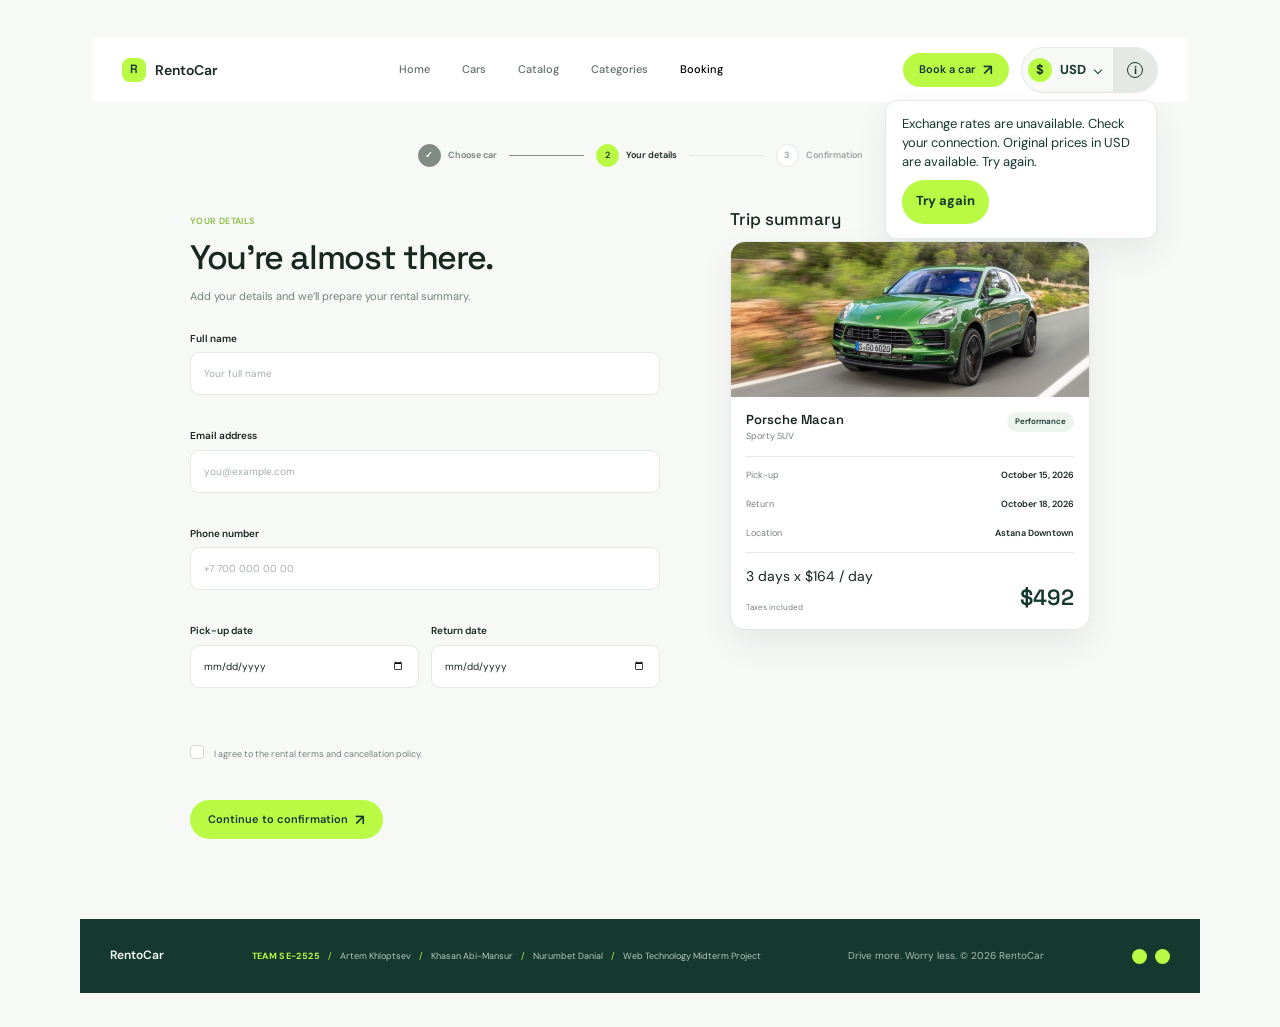
==== commit 263e45ff: "debug" ====
--- a/booking.html
+++ b/booking.html
@@ -4,7 +4,9 @@
     <meta charset="UTF-8" />
     <link rel="icon" type="image/svg+xml" href="assets/images/favicon.svg" />
     <meta name="viewport" content="width=device-width, initial-scale=1.0" />
-    <meta name="description" content="RentoCar makes your next road trip easy with flexible car rentals." />
+    <meta
+      name="description"
+      content="RentoCar makes your next road trip easy with flexible car rentals." />
     <title>RentoCar | Your next road trip starts here</title>
     <link rel="preconnect" href="https://fonts.googleapis.com" />
     <link rel="preconnect" href="https://fonts.gstatic.com" crossorigin />
@@ -17,16 +19,37 @@
     <link rel="stylesheet" href="assets/css/base.css" />
     <link rel="stylesheet" href="assets/css/booking.css" />
     <link rel="stylesheet" href="assets/css/currency.css" />
-    <link rel="stylesheet" href="assets/css/preferences.css" />
   </head>
   <body>
     <header class="site-header">
       <div class="container">
-        <nav class="navbar navbar-expand-lg site-nav" aria-label="Main navigation">
+        <nav
+          class="navbar navbar-expand-lg site-nav"
+          aria-label="Main navigation">
           <a class="brand" href="index.html" aria-label="RentoCar home">
             <span class="brand-mark" aria-hidden="true">R</span>
             <span>RentoCar</span>
           </a>
+          <div class="currency-panel" data-currency-panel>
+            <div class="dropdown currency-control">
+              <button class="currency-trigger" id="priceCurrency" type="button" data-bs-toggle="dropdown"
+                aria-label="Price currency (USD)" aria-expanded="false" aria-controls="currencyMenu"
+                aria-describedby="currencyStatus" disabled>
+                <span class="currency-symbol" data-currency-symbol aria-hidden="true">$</span>
+                <span data-currency-code>USD</span>
+              </button>
+              <div class="dropdown-menu currency-menu" id="currencyMenu" role="group" aria-labelledby="currencyMenuTitle">
+                <p class="currency-menu-title" id="currencyMenuTitle">Display currency</p>
+              </div>
+            </div>
+            <details class="currency-details">
+              <summary aria-label="Exchange rate details"><span aria-hidden="true">i</span></summary>
+              <div class="currency-popover">
+                <p class="currency-status" id="currencyStatus" data-currency-status role="status">Original prices are shown in USD.</p>
+                <button class="currency-retry" type="button" data-currency-retry hidden>Try again</button>
+              </div>
+            </details>
+          </div>
           <button
             class="navbar-toggler"
             type="button"
@@ -39,180 +62,196 @@
           </button>
           <div class="collapse navbar-collapse" id="mainMenu">
             <ul class="navbar-nav mx-auto gap-lg-3">
-              <li class="nav-item"><a class="nav-link" href="index.html">Home</a></li>
-              <li class="nav-item"><a class="nav-link" href="cars.html">Cars</a></li>
-              <li class="nav-item"><a class="nav-link" href="catolog.html">Catalog</a></li>
-              <li class="nav-item"><a class="nav-link" href="categories.html">Categories</a></li>
-              <li class="nav-item">
-                <a class="nav-link active" aria-current="page" href="booking.html">Booking</a>
-              </li>
-              
+              <li class="nav-item">
+                <a class="nav-link" aria-current="page" href="index.html"
+                  >Home</a
+                >
+              </li>
+              <li class="nav-item">
+                <a class="nav-link" href="cars.html">Cars</a>
+              </li>
+              <li class="nav-item">
+                <a class="nav-link" href="catolog.html">Catalog</a>
+              </li>
+              <li class="nav-item">
+                <a class="nav-link" href="categories.html">Categories</a>
+              </li>
+              <li class="nav-item">
+                <a class="nav-link active" href="booking.html">Booking</a>
+              </li>
             </ul>
-            <a class="sign-in" href="booking.html">Sign in</a>
-            <a class="button button-primary nav-cta" href="booking.html">
-              Book a car <span aria-hidden="true">&#8599;</span>
-            </a>
+            <a class="button button-primary nav-cta" href="booking.html"
+              >Book a car <span aria-hidden="true">&#8599;</span></a
+            >
           </div>
         </nav>
       </div>
     </header>
 
     <main>
-      <section class="currency-panel container" data-currency-panel aria-label="Price currency">
-        <div class="currency-control">
-          <label for="priceCurrency">Show prices in</label>
-          <select id="priceCurrency" data-currency-select aria-describedby="currencyStatus">
-            <option value="USD">USD / US Dollar</option>
-            <option value="EUR" disabled>EUR / Euro</option>
-            <option value="GBP" disabled>GBP / British Pound</option>
-          </select>
-        </div>
-        <p class="currency-status" id="currencyStatus" data-currency-status
-          role="status" aria-live="polite" aria-atomic="true">
-          Original prices are shown in USD.
-        </p>
-        <button class="currency-retry" type="button" data-currency-retry hidden>Try again</button>
-      </section>
-
       <section class="booking-page container">
-        
         <div class="booking-progress" aria-label="Booking progress">
-          <div class="progress-step active" aria-current="step">
-            <span class="step-number">1</span>
-            <span>Trip &amp; extras</span>
-          </div>
-          <div class="progress-line"></div>
-          <div class="progress-step">
+          <div class="progress-step completed">
+            <span class="step-number">✓</span>
+            <span>Choose car</span>
+          </div>
+
+          <div class="progress-line completed"></div>
+
+          <div class="progress-step active" id="detailsStep">
             <span class="step-number">2</span>
-            <span>Contacts</span>
-          </div>
-          <div class="progress-line"></div>
-          <div class="progress-step">
+            <span>Your details</span>
+          </div>
+
+          <div class="progress-line" id="confirmationLine"></div>
+
+          <div class="progress-step" id="confirmationStep">
             <span class="step-number">3</span>
-            <span>Review</span>
+            <span>Confirmation</span>
           </div>
         </div>
 
         <div class="booking-layout">
           <section class="booking-form-section">
-            <h1>Book your car</h1>
-            <p id="bookingCarNotice" role="status" hidden></p>
-
-          
+            <span class="booking-eyebrow">Your details</span>
+
+            <h1>You’re almost there.</h1>
+
+            <p class="booking-description">
+              Add your details and we’ll prepare your rental summary.
+            </p>
+
             <form id="bookingForm" novalidate>
-              <section data-booking-step aria-labelledby="tripStepHeading">
-                <h2 id="tripStepHeading" class="h5" tabindex="-1">Trip and extras</h2>
-                <p class="booking-description">
-                  Your selected car is shown in the trip summary.
-                  <a href="cars.html">Choose a different car</a>.
-                </p>
-
-                <div class="booking-dates">
-                  <div class="booking-field">
-                    <label for="pickupDate">Pick-up date</label>
-                    <input class="form-control" type="date" id="pickupDate" name="pickupDate" required />
-                    <small class="field-error" id="pickupDateError"></small>
-                  </div>
-                  <div class="booking-field">
-                    <label for="returnDate">Return date</label>
-                    <input class="form-control" type="date" id="returnDate" name="returnDate" required />
-                    <small class="field-error" id="returnDateError"></small>
-                  </div>
-                </div>
-
-                <fieldset class="mb-3">
-                  <legend class="h6">Optional extras</legend>
-                  <div class="form-check">
-                    <input class="form-check-input" type="checkbox" id="insurance" name="insurance" />
-                    <label class="form-check-label" for="insurance">
-                      Insurance — <span id="insurancePrice"></span> per day
-                    </label>
-                  </div>
-                  <div class="form-check">
-                    <input class="form-check-input" type="checkbox" id="childSeat" name="childSeat" />
-                    <label class="form-check-label" for="childSeat">
-                      Child seat — <span id="childSeatPrice"></span> per trip
-                    </label>
-                  </div>
-                </fieldset>
-              </section>
-
-              <section data-booking-step aria-labelledby="contactsStepHeading" hidden>
-                <h2 id="contactsStepHeading" class="h5" tabindex="-1">Contact details</h2>
+              <div class="booking-field">
+                <label for="fullName">Full name</label>
+
+                <input
+                  class="form-control"
+                  type="text"
+                  id="fullName"
+                  name="fullName"
+                  placeholder="Your full name"
+                  required />
+                <small class="field-error" id="fullNameError"></small>
+              </div>
+
+              <div class="booking-field">
+                <label for="email">Email address</label>
+
+                <input
+                  class="form-control"
+                  type="email"
+                  id="email"
+                  name="email"
+                  placeholder="you@example.com"
+                  required />
+                <small class="field-error" id="emailError"></small>
+              </div>
+
+              <div class="booking-field">
+                <label for="phone">Phone number</label>
+
+                <input
+                  class="form-control"
+                  type="tel"
+                  id="phone"
+                  name="phone"
+                  placeholder="+7 700 000 00 00"
+                  required />
+                <small class="field-error" id="phoneError"></small>
+              </div>
+
+              <div class="booking-dates">
                 <div class="booking-field">
-                  <label for="fullName">Full name</label>
-                  <input class="form-control" type="text" id="fullName" name="fullName"
-                    placeholder="Your full name" autocomplete="name" required />
-                  <small class="field-error" id="fullNameError"></small>
-                </div>
+                  <label for="pickupDate">Pick-up date</label>
+                  <input
+                    class="form-control"
+                    type="date"
+                    id="pickupDate"
+                    name="pickupDate"
+                    required />
+                  <small class="field-error" id="pickupDateError"></small>
+                </div>
+
                 <div class="booking-field">
-                  <label for="email">Email address</label>
-                  <input class="form-control" type="email" id="email" name="email"
-                    placeholder="you@example.com" autocomplete="email" required />
-                  <small class="field-error" id="emailError"></small>
-                </div>
-                <div class="booking-field">
-                  <label for="phone">Phone number</label>
-                  <input class="form-control" type="tel" id="phone" name="phone"
-                    placeholder="+7 700 000 00 00" autocomplete="tel" required />
-                  <small class="field-error" id="phoneError"></small>
-                </div>
-              </section>
-
-              <section data-booking-step aria-labelledby="reviewStepHeading" hidden>
-                <h2 id="reviewStepHeading" class="h5" tabindex="-1">Review your booking</h2>
-                <p id="bookingReviewTrip"></p>
-                <p id="bookingReviewExtras"></p>
-                <p id="bookingReviewContact"></p>
-                <p id="bookingReviewTotal" class="fw-bold"></p>
-                <div class="form-check booking-agreement">
-                  <input class="form-check-input" type="checkbox" id="terms" name="terms" required />
-                  <label class="form-check-label" for="terms">
-                    I agree to the rental terms and cancellation policy.
-                  </label>
-                  <small class="field-error" id="termsError"></small>
-                </div>
-                
-                <p id="bookingSaveError" class="text-danger mt-2" role="alert"></p>
-              </section>
-
-              <div class="d-flex flex-wrap align-items-center gap-2">
-                <button class="btn btn-outline-secondary" type="button" id="bookingBack" hidden>
-                  Back
-                </button>
-                <button class="button button-primary booking-submit" type="submit" id="bookingContinue">
-                  Continue
-                </button>
-              </div>
+                  <label for="returnDate">Return date</label>
+                  <input
+                    class="form-control"
+                    type="date"
+                    id="returnDate"
+                    name="returnDate"
+                    required />
+                  <small class="field-error" id="returnDateError"></small>
+                </div>
+              </div>
+
+              <div class="form-check booking-agreement">
+                <input
+                  class="form-check-input"
+                  type="checkbox"
+                  id="terms"
+                  name="terms"
+                  required />
+
+                <label class="form-check-label" for="terms">
+                  I agree to the rental terms and cancellation policy.
+                </label>
+                <small class="field-error" id="termsError"></small>
+              </div>
+
+              <button
+                class="button button-primary booking-submit"
+                type="submit">
+                Continue to confirmation
+                <span aria-hidden="true">↗</span>
+              </button>
             </form>
           </section>
 
           <aside class="trip-summary">
             <h2>Trip summary</h2>
+
             <div class="summary-card">
-              <img id="summaryImage" class="summary-car-image"
-                src="assets/images/porsche_macan.png" alt="Selected car" />
+              <img id="summaryImage"
+                class="summary-car-image"
+                src="assets/images/porsche_macan.png"
+                alt="Selected car" />
+
               <div class="summary-content">
                 <div class="summary-car-heading">
                   <div>
                     <h3 id="summaryName">Porsche Macan</h3>
+
                     <p id="summaryDescription">Sporty SUV</p>
                   </div>
-                  <span class="summary-category" id="summaryBadge">Performance</span>
-                </div>
+
+                  <span class="summary-category" id="summaryBadge"> Performance </span>
+                </div>
+
                 <div class="summary-details">
-                  <div class="summary-row"><p>Pick-up</p><p id="summaryPickup">—</p></div>
-                  <div class="summary-row"><p>Return</p><p id="summaryReturn">—</p></div>
-                  <div class="summary-row"><p>Location</p><p id="summaryLocation">Astana Downtown</p></div>
-                  
-                  <div class="summary-row"><p>Extras</p><p id="summaryExtras">—</p></div>
-                </div>
+                  <div class="summary-row">
+                    <p>Pick-up</p>
+                    <p id="summaryPickup">October 15, 2026</p>
+                  </div>
+
+                  <div class="summary-row">
+                    <p>Return</p>
+                    <p id="summaryReturn">October 18, 2026</p>
+                  </div>
+
+                  <div class="summary-row">
+                    <p>Location</p>
+                    <p id="summaryLocation">Astana Downtown</p>
+                  </div>
+                </div>
+
                 <div class="summary-price">
                   <div>
-                    <p id="summaryDays">Choose dates to calculate the total.</p>
+                    <p id="summaryDays">3 days x $164 / day</p>
+
                     <small>Taxes included</small>
                   </div>
-                  <strong id="summaryTotal">—</strong>
+                  <strong id="summaryTotal">$492</strong>
                 </div>
               </div>
             </div>
@@ -220,76 +259,16 @@
         </div>
 
         <div class="booking-confirmation" id="confirmation">
-          <div class="confirmation-icon" aria-hidden="true">✓</div>
+          <div class="confirmation-icon">✓</div>
+
           <p class="booking-eyebrow">Confirmation</p>
-          <h2 id="bookingConfirmedHeading" tabindex="-1">Booking confirmed.</h2>
-          <p id="confirmationText"></p>
-          <a class="button button-primary mt-3" href="#myBookings">View my bookings</a>
-        </div>
-      </section>
-
-      
-      <section id="myBookings" class="container py-4" tabindex="-1" aria-labelledby="myBookingsTitle">
-        <h2 id="myBookingsTitle">My Bookings</h2>
-        <p>View the demo bookings saved in this browser.</p>
-        <p id="myBookingsStatus" role="status" tabindex="-1"></p>
-        <form id="editBookingForm" class="card mb-3" aria-labelledby="editBookingTitle" hidden>
-          <div class="card-body">
-            <h3 id="editBookingTitle" class="h5">Edit booking</h3>
-            <div class="row g-3 mb-3">
-              <div class="col-12 col-sm-6">
-                <label class="form-label" for="editPickup">Pick-up date</label>
-                <input class="form-control" type="date" id="editPickup" required />
-              </div>
-              <div class="col-12 col-sm-6">
-                <label class="form-label" for="editDropoff">Return date</label>
-                <input class="form-control" type="date" id="editDropoff" required />
-              </div>
-            </div>
-            <fieldset class="mb-3">
-              <legend class="h6">Optional extras</legend>
-              <div class="form-check">
-                <input class="form-check-input" type="checkbox" id="editInsurance" />
-                <label class="form-check-label" for="editInsurance">
-                  Insurance — <span id="editInsurancePrice"></span> per day
-                </label>
-              </div>
-              <div class="form-check">
-                <input class="form-check-input" type="checkbox" id="editChildSeat" />
-                <label class="form-check-label" for="editChildSeat">
-                  Child seat — <span id="editChildSeatPrice"></span> per trip
-                </label>
-              </div>
-            </fieldset>
-            <p>Updated total <strong id="editBookingTotal">—</strong></p>
-            <p id="editBookingError" class="text-danger" role="alert"></p>
-            <div class="d-flex flex-wrap gap-2">
-              <button class="btn btn-success" type="submit">Save changes</button>
-              <button class="btn btn-outline-secondary" type="button" id="cancelBookingEdit">Cancel</button>
-            </div>
-          </div>
-        </form>
-        <div id="myBookingsList" class="row g-3"></div>
+
+          <h2>Booking confirmed.</h2>
+
+          <p id="confirmationText">Porsche Macan · October 15–18 · $492</p>
+        </div>
       </section>
     </main>
-
-    <template id="bookingCardTemplate">
-      <div class="col-12 col-md-6">
-        <article class="booking-card card h-100">
-          <div class="card-body text-break">
-            <h3 class="h5" data-booking-car></h3>
-            <p class="mb-2" data-booking-trip></p>
-            <p class="mb-2" data-booking-extras></p>
-            <p class="mb-2" data-booking-contact></p>
-            <p class="mb-0">Total <strong data-booking-total></strong></p>
-            <div class="d-flex flex-wrap gap-2 mt-3">
-              <button class="btn btn-outline-success btn-sm" type="button" data-booking-edit>Edit</button>
-              <button class="btn btn-outline-danger btn-sm" type="button" data-booking-delete>Delete</button>
-            </div>
-          </div>
-        </article>
-      </div>
-    </template>
 
     <footer class="site-footer">
       <div class="container footer-content">
@@ -302,19 +281,18 @@
           <span>Web Technology Midterm Project</span>
         </div>
         <p>Drive more. Worry less. &copy; 2026 RentoCar</p>
-        <div class="footer-dots" aria-hidden="true"><span></span><span></span></div>
+        <div class="footer-dots" aria-hidden="true">
+          <span></span><span></span>
+        </div>
       </div>
     </footer>
 
     <script src="https://cdn.jsdelivr.net/npm/bootstrap@5.3.3/dist/js/bootstrap.bundle.min.js"></script>
-    <script src="assets/js/services/storageService.js"></script>
+      <script src="assets/js/services/storageService.js"></script>
     <script src="assets/js/models/Car.js"></script>
     <script src="assets/js/carsData.js"></script>
     <script src="assets/js/services/currencyService.js"></script>
-    <script src="assets/js/services/bookingService.js"></script>
     <script src="assets/js/booking.js"></script>
-    <script src="assets/js/myBookings.js"></script>
     <script src="assets/js/currencyUi.js"></script>
-      <script src="assets/js/accessibility.js"></script>
-</body>
-</html>+  </body>
+</html>
--- a/assets/css/currency.css
+++ b/assets/css/currency.css
@@ -1,37 +1,261 @@
 .currency-panel {
+  position: relative;
+  display: inline-flex;
+  align-items: center;
+  flex: none;
+  margin-inline-start: 12px;
+  border: 1px solid var(--line);
+  border-radius: 999px;
+  background: var(--paper);
+  color: var(--deep-green);
+  font-size: 0.8125rem;
+}
+
+.currency-panel .currency-control {
+  position: static;
+}
+
+.currency-symbol {
+  display: grid;
+  width: 24px;
+  height: 24px;
+  place-items: center;
+  border-radius: 50%;
+  background: var(--lime);
+  font-weight: 700;
+}
+
+.currency-trigger::after {
+  width: 6px;
+  height: 6px;
+  margin-inline-start: 1px;
+  border: solid currentColor;
+  border-width: 0 1.5px 1.5px 0;
+  transform: rotate(45deg);
+  content: "";
+}
+
+.currency-trigger,
+.currency-details summary {
+  min-height: 44px;
+  color: inherit;
+  cursor: pointer;
+}
+
+.currency-trigger {
   display: flex;
   align-items: center;
-  flex-wrap: wrap;
-  gap: 12px 20px;
-  margin-top: 24px;
-  margin-bottom: 24px;
-  padding: 16px 20px;
-  background: var(--surface, var(--white));
+  gap: 8px;
+  padding: 0 12px 0 6px;
+  border: 0;
+  border-radius: 999px 0 0 999px;
+  background: transparent;
+  font: inherit;
+  font-weight: 700;
+}
+
+.currency-trigger:disabled {
+  opacity: 0.65;
+  cursor: wait;
+}
+
+.currency-details summary {
+  position: relative;
+  display: grid;
+  width: 44px;
+  place-items: center;
+  border-radius: 0 999px 999px 0;
+  list-style: none;
+}
+
+.currency-details summary::-webkit-details-marker {
+  display: none;
+}
+
+.currency-details summary::before {
+  position: absolute;
+  inset-inline-start: 0;
+  height: 18px;
+  border-inline-start: 1px solid var(--line);
+  content: "";
+}
+
+.currency-details summary span {
+  display: grid;
+  width: 16px;
+  height: 16px;
+  place-items: center;
+  border: 1px solid currentColor;
+  border-radius: 50%;
+  font-size: 11px;
+  font-weight: 700;
+  line-height: 1;
+}
+
+.currency-trigger:enabled:hover,
+.currency-trigger[aria-expanded="true"],
+.currency-details summary:hover,
+.currency-details[open] summary {
+  background: var(--line);
+}
+
+.currency-trigger:focus-visible,
+.currency-details summary:focus-visible,
+.currency-retry:focus-visible {
+  outline: 2px solid var(--deep-green);
+  outline-offset: 2px;
+}
+
+.currency-menu.dropdown-menu,
+.currency-popover {
+  position: absolute;
+  z-index: 20;
+  inset-block-start: calc(100% + 8px);
+  inset-inline: auto 0;
+  width: min(17rem, calc(100vw - 68px));
+  margin: 0;
   border: 1px solid var(--line);
   border-radius: 12px;
-}
-
-.currency-control { display: flex; align-items: center; gap: 12px; }
-.currency-control label { font-weight: 600; }
-.currency-control select, .currency-retry {
+  background: var(--white);
+  color: var(--deep-green);
+  box-shadow: var(--shadow);
+}
+
+.currency-menu.dropdown-menu {
+  padding: 6px;
+  font-size: inherit;
+}
+
+.currency-menu-title {
+  margin: 0;
+  padding: 7px 10px;
+  font-weight: 700;
+}
+
+.currency-option.dropdown-item {
+  display: grid;
+  grid-template-columns: 32px 1fr 14px;
+  align-items: center;
+  gap: 10px;
+  min-height: 48px;
+  padding: 5px 10px;
+  border-radius: 8px;
+  color: var(--deep-green);
+  white-space: normal;
+}
+
+.currency-option[aria-pressed="true"],
+.currency-option:enabled:hover,
+.currency-option:focus-visible {
+  background: var(--paper);
+}
+
+.currency-option:focus-visible {
+  outline: 2px solid var(--deep-green);
+  outline-offset: -2px;
+}
+
+.currency-option:disabled {
+  opacity: 0.55;
+}
+
+.currency-option-symbol {
+  display: grid;
+  width: 32px;
+  height: 32px;
+  place-items: center;
+  border-radius: 8px;
+  background: var(--paper);
+  font-size: 1rem;
+  font-weight: 700;
+}
+
+.currency-option[aria-pressed="true"] .currency-option-symbol {
+  background: var(--lime);
+}
+
+.currency-option-label {
+  display: grid;
+}
+
+.currency-option-label span {
+  color: #637069;
+  font-size: 0.75rem;
+}
+
+.currency-option[aria-pressed="true"] .currency-option-check {
+  width: 7px;
+  height: 12px;
+  border: solid currentColor;
+  border-width: 0 2px 2px 0;
+  transform: rotate(45deg);
+}
+
+.currency-popover {
+  padding: 14px 16px;
+}
+
+.currency-status {
+  margin: 0;
+  white-space: pre-line;
+}
+
+.currency-retry {
   min-height: 44px;
-  padding: 8px 12px;
-  border: 1px solid var(--line);
-  border-radius: 8px;
-  color: var(--ink);
-  background: var(--paper);
+  margin-top: 8px;
+  padding: 0 14px;
+  border: 0;
+  border-radius: 999px;
+  background: var(--lime);
+  color: var(--deep-green);
   font: inherit;
-}
-.currency-control select:focus-visible, .currency-retry:focus-visible {
-  outline: 2px solid var(--deep-green);
-  outline-offset: 3px;
-}
-.currency-status { flex: 1 1 280px; margin: 0; color: var(--text-soft, #4b5c53); font-size: 13px; }
-.currency-retry { cursor: pointer; font-weight: 600; }
-.currency-retry:hover { background: var(--lime); }
-.currency-panel [hidden] { display: none; }
-.currency-panel[data-state="error"], .currency-panel[data-state="empty"] { border-color: #a8b5ac; }
-@media (max-width: 575px) {
-  .currency-panel { padding: 16px; }
-  .currency-status { flex-basis: 100%; }
-}
+  font-weight: 700;
+  cursor: pointer;
+}
+
+.currency-retry:hover {
+  background: var(--line);
+}
+
+@media (min-width: 992px) {
+  .currency-panel {
+    order: 1;
+  }
+}
+
+@media (max-width: 991.98px) {
+  .currency-panel {
+    position: static;
+    margin-inline: auto 8px;
+  }
+
+  .currency-panel + .navbar-toggler {
+    width: 44px;
+    height: 44px;
+    padding: 0;
+  }
+
+  .currency-menu.dropdown-menu,
+  .currency-popover {
+    inset-block-start: 100%;
+    inset-inline: auto 16px;
+  }
+}
+
+@media (max-width: 359px) {
+  .site-nav {
+    padding-inline: 12px;
+  }
+
+  .currency-panel {
+    margin-inline-end: 4px;
+  }
+
+  .currency-symbol {
+    display: none;
+  }
+
+  .currency-trigger {
+    padding-inline-start: 11px;
+  }
+}
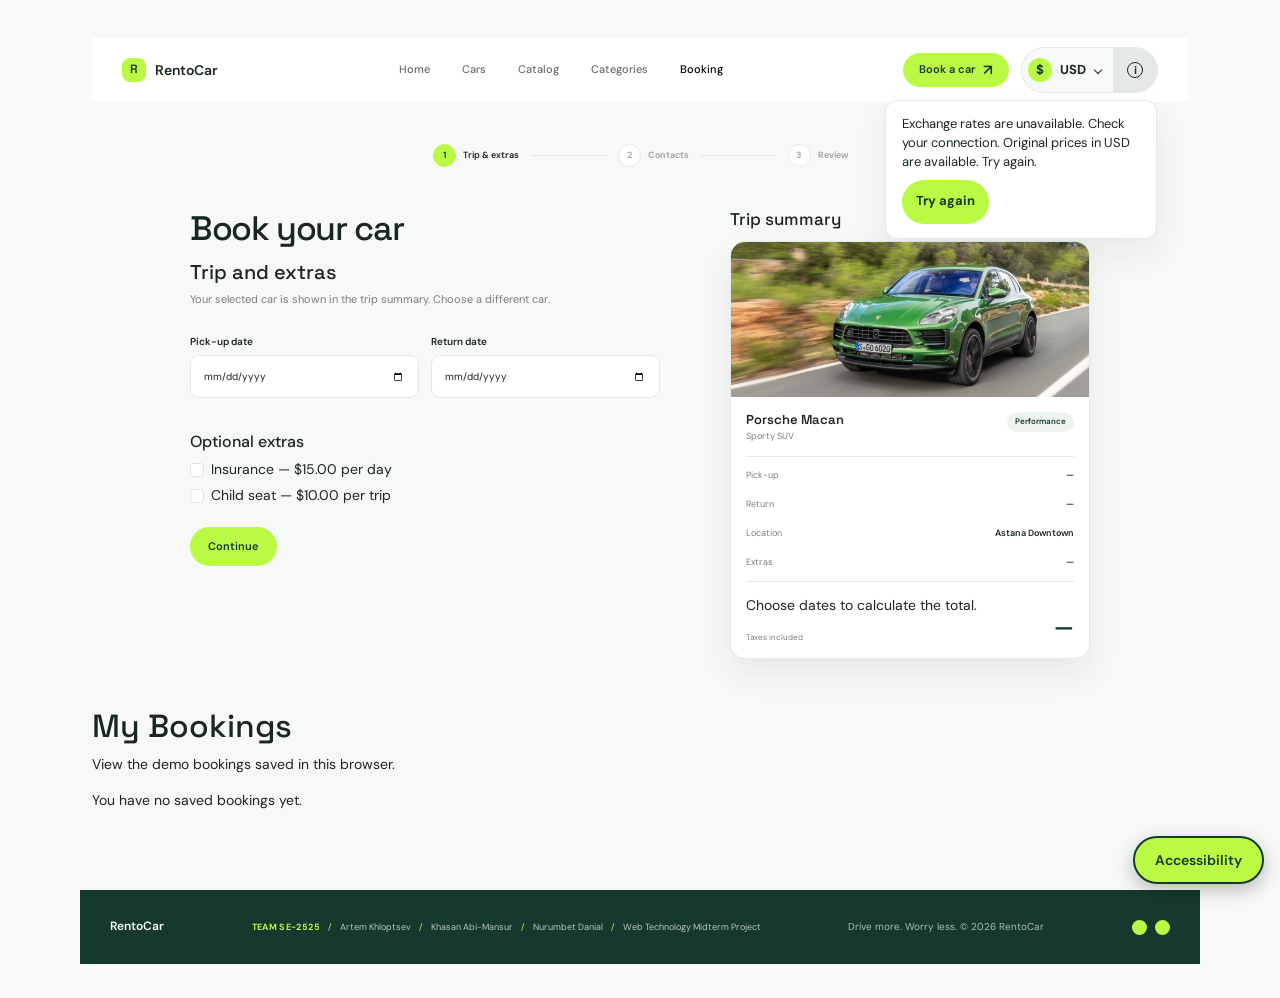
==== commit 7db38a35: "Merge currency selector updates into master" ====
--- a/booking.html
+++ b/booking.html
@@ -4,9 +4,7 @@
     <meta charset="UTF-8" />
     <link rel="icon" type="image/svg+xml" href="assets/images/favicon.svg" />
     <meta name="viewport" content="width=device-width, initial-scale=1.0" />
-    <meta
-      name="description"
-      content="RentoCar makes your next road trip easy with flexible car rentals." />
+    <meta name="description" content="RentoCar makes your next road trip easy with flexible car rentals." />
     <title>RentoCar | Your next road trip starts here</title>
     <link rel="preconnect" href="https://fonts.googleapis.com" />
     <link rel="preconnect" href="https://fonts.gstatic.com" crossorigin />
@@ -19,13 +17,12 @@
     <link rel="stylesheet" href="assets/css/base.css" />
     <link rel="stylesheet" href="assets/css/booking.css" />
     <link rel="stylesheet" href="assets/css/currency.css" />
+    <link rel="stylesheet" href="assets/css/preferences.css" />
   </head>
   <body>
     <header class="site-header">
       <div class="container">
-        <nav
-          class="navbar navbar-expand-lg site-nav"
-          aria-label="Main navigation">
+        <nav class="navbar navbar-expand-lg site-nav" aria-label="Main navigation">
           <a class="brand" href="index.html" aria-label="RentoCar home">
             <span class="brand-mark" aria-hidden="true">R</span>
             <span>RentoCar</span>
@@ -62,27 +59,17 @@
           </button>
           <div class="collapse navbar-collapse" id="mainMenu">
             <ul class="navbar-nav mx-auto gap-lg-3">
+              <li class="nav-item"><a class="nav-link" href="index.html">Home</a></li>
+              <li class="nav-item"><a class="nav-link" href="cars.html">Cars</a></li>
+              <li class="nav-item"><a class="nav-link" href="catolog.html">Catalog</a></li>
+              <li class="nav-item"><a class="nav-link" href="categories.html">Categories</a></li>
               <li class="nav-item">
-                <a class="nav-link" aria-current="page" href="index.html"
-                  >Home</a
-                >
-              </li>
-              <li class="nav-item">
-                <a class="nav-link" href="cars.html">Cars</a>
-              </li>
-              <li class="nav-item">
-                <a class="nav-link" href="catolog.html">Catalog</a>
-              </li>
-              <li class="nav-item">
-                <a class="nav-link" href="categories.html">Categories</a>
-              </li>
-              <li class="nav-item">
-                <a class="nav-link active" href="booking.html">Booking</a>
+                <a class="nav-link active" aria-current="page" href="booking.html">Booking</a>
               </li>
             </ul>
-            <a class="button button-primary nav-cta" href="booking.html"
-              >Book a car <span aria-hidden="true">&#8599;</span></a
-            >
+            <a class="button button-primary nav-cta" href="booking.html">
+              Book a car <span aria-hidden="true">&#8599;</span>
+            </a>
           </div>
         </nav>
       </div>
@@ -90,168 +77,144 @@
 
     <main>
       <section class="booking-page container">
+        
         <div class="booking-progress" aria-label="Booking progress">
-          <div class="progress-step completed">
-            <span class="step-number">✓</span>
-            <span>Choose car</span>
-          </div>
-
-          <div class="progress-line completed"></div>
-
-          <div class="progress-step active" id="detailsStep">
+          <div class="progress-step active" aria-current="step">
+            <span class="step-number">1</span>
+            <span>Trip &amp; extras</span>
+          </div>
+          <div class="progress-line"></div>
+          <div class="progress-step">
             <span class="step-number">2</span>
-            <span>Your details</span>
-          </div>
-
-          <div class="progress-line" id="confirmationLine"></div>
-
-          <div class="progress-step" id="confirmationStep">
+            <span>Contacts</span>
+          </div>
+          <div class="progress-line"></div>
+          <div class="progress-step">
             <span class="step-number">3</span>
-            <span>Confirmation</span>
+            <span>Review</span>
           </div>
         </div>
 
         <div class="booking-layout">
           <section class="booking-form-section">
-            <span class="booking-eyebrow">Your details</span>
-
-            <h1>You’re almost there.</h1>
-
-            <p class="booking-description">
-              Add your details and we’ll prepare your rental summary.
-            </p>
-
+            <h1>Book your car</h1>
+            <p id="bookingCarNotice" role="status" hidden></p>
+
+          
             <form id="bookingForm" novalidate>
-              <div class="booking-field">
-                <label for="fullName">Full name</label>
-
-                <input
-                  class="form-control"
-                  type="text"
-                  id="fullName"
-                  name="fullName"
-                  placeholder="Your full name"
-                  required />
-                <small class="field-error" id="fullNameError"></small>
-              </div>
-
-              <div class="booking-field">
-                <label for="email">Email address</label>
-
-                <input
-                  class="form-control"
-                  type="email"
-                  id="email"
-                  name="email"
-                  placeholder="you@example.com"
-                  required />
-                <small class="field-error" id="emailError"></small>
-              </div>
-
-              <div class="booking-field">
-                <label for="phone">Phone number</label>
-
-                <input
-                  class="form-control"
-                  type="tel"
-                  id="phone"
-                  name="phone"
-                  placeholder="+7 700 000 00 00"
-                  required />
-                <small class="field-error" id="phoneError"></small>
-              </div>
-
-              <div class="booking-dates">
+              <section data-booking-step aria-labelledby="tripStepHeading">
+                <h2 id="tripStepHeading" class="h5" tabindex="-1">Trip and extras</h2>
+                <p class="booking-description">
+                  Your selected car is shown in the trip summary.
+                  <a href="cars.html">Choose a different car</a>.
+                </p>
+
+                <div class="booking-dates">
+                  <div class="booking-field">
+                    <label for="pickupDate">Pick-up date</label>
+                    <input class="form-control" type="date" id="pickupDate" name="pickupDate" required />
+                    <small class="field-error" id="pickupDateError"></small>
+                  </div>
+                  <div class="booking-field">
+                    <label for="returnDate">Return date</label>
+                    <input class="form-control" type="date" id="returnDate" name="returnDate" required />
+                    <small class="field-error" id="returnDateError"></small>
+                  </div>
+                </div>
+
+                <fieldset class="mb-3">
+                  <legend class="h6">Optional extras</legend>
+                  <div class="form-check">
+                    <input class="form-check-input" type="checkbox" id="insurance" name="insurance" />
+                    <label class="form-check-label" for="insurance">
+                      Insurance — <span id="insurancePrice"></span> per day
+                    </label>
+                  </div>
+                  <div class="form-check">
+                    <input class="form-check-input" type="checkbox" id="childSeat" name="childSeat" />
+                    <label class="form-check-label" for="childSeat">
+                      Child seat — <span id="childSeatPrice"></span> per trip
+                    </label>
+                  </div>
+                </fieldset>
+              </section>
+
+              <section data-booking-step aria-labelledby="contactsStepHeading" hidden>
+                <h2 id="contactsStepHeading" class="h5" tabindex="-1">Contact details</h2>
                 <div class="booking-field">
-                  <label for="pickupDate">Pick-up date</label>
-                  <input
-                    class="form-control"
-                    type="date"
-                    id="pickupDate"
-                    name="pickupDate"
-                    required />
-                  <small class="field-error" id="pickupDateError"></small>
-                </div>
-
+                  <label for="fullName">Full name</label>
+                  <input class="form-control" type="text" id="fullName" name="fullName"
+                    placeholder="Your full name" autocomplete="name" required />
+                  <small class="field-error" id="fullNameError"></small>
+                </div>
                 <div class="booking-field">
-                  <label for="returnDate">Return date</label>
-                  <input
-                    class="form-control"
-                    type="date"
-                    id="returnDate"
-                    name="returnDate"
-                    required />
-                  <small class="field-error" id="returnDateError"></small>
-                </div>
-              </div>
-
-              <div class="form-check booking-agreement">
-                <input
-                  class="form-check-input"
-                  type="checkbox"
-                  id="terms"
-                  name="terms"
-                  required />
-
-                <label class="form-check-label" for="terms">
-                  I agree to the rental terms and cancellation policy.
-                </label>
-                <small class="field-error" id="termsError"></small>
-              </div>
-
-              <button
-                class="button button-primary booking-submit"
-                type="submit">
-                Continue to confirmation
-                <span aria-hidden="true">↗</span>
-              </button>
+                  <label for="email">Email address</label>
+                  <input class="form-control" type="email" id="email" name="email"
+                    placeholder="you@example.com" autocomplete="email" required />
+                  <small class="field-error" id="emailError"></small>
+                </div>
+                <div class="booking-field">
+                  <label for="phone">Phone number</label>
+                  <input class="form-control" type="tel" id="phone" name="phone"
+                    placeholder="+7 700 000 00 00" autocomplete="tel" required />
+                  <small class="field-error" id="phoneError"></small>
+                </div>
+              </section>
+
+              <section data-booking-step aria-labelledby="reviewStepHeading" hidden>
+                <h2 id="reviewStepHeading" class="h5" tabindex="-1">Review your booking</h2>
+                <p id="bookingReviewTrip"></p>
+                <p id="bookingReviewExtras"></p>
+                <p id="bookingReviewContact"></p>
+                <p id="bookingReviewTotal" class="fw-bold"></p>
+                <div class="form-check booking-agreement">
+                  <input class="form-check-input" type="checkbox" id="terms" name="terms" required />
+                  <label class="form-check-label" for="terms">
+                    I agree to the rental terms and cancellation policy.
+                  </label>
+                  <small class="field-error" id="termsError"></small>
+                </div>
+                
+                <p id="bookingSaveError" class="text-danger mt-2" role="alert"></p>
+              </section>
+
+              <div class="d-flex flex-wrap align-items-center gap-2">
+                <button class="btn btn-outline-secondary" type="button" id="bookingBack" hidden>
+                  Back
+                </button>
+                <button class="button button-primary booking-submit" type="submit" id="bookingContinue">
+                  Continue
+                </button>
+              </div>
             </form>
           </section>
 
           <aside class="trip-summary">
             <h2>Trip summary</h2>
-
             <div class="summary-card">
-              <img id="summaryImage"
-                class="summary-car-image"
-                src="assets/images/porsche_macan.png"
-                alt="Selected car" />
-
+              <img id="summaryImage" class="summary-car-image"
+                src="assets/images/porsche_macan.png" alt="Selected car" />
               <div class="summary-content">
                 <div class="summary-car-heading">
                   <div>
                     <h3 id="summaryName">Porsche Macan</h3>
-
                     <p id="summaryDescription">Sporty SUV</p>
                   </div>
-
-                  <span class="summary-category" id="summaryBadge"> Performance </span>
-                </div>
-
+                  <span class="summary-category" id="summaryBadge">Performance</span>
+                </div>
                 <div class="summary-details">
-                  <div class="summary-row">
-                    <p>Pick-up</p>
-                    <p id="summaryPickup">October 15, 2026</p>
-                  </div>
-
-                  <div class="summary-row">
-                    <p>Return</p>
-                    <p id="summaryReturn">October 18, 2026</p>
-                  </div>
-
-                  <div class="summary-row">
-                    <p>Location</p>
-                    <p id="summaryLocation">Astana Downtown</p>
-                  </div>
-                </div>
-
+                  <div class="summary-row"><p>Pick-up</p><p id="summaryPickup">—</p></div>
+                  <div class="summary-row"><p>Return</p><p id="summaryReturn">—</p></div>
+                  <div class="summary-row"><p>Location</p><p id="summaryLocation">Astana Downtown</p></div>
+                  
+                  <div class="summary-row"><p>Extras</p><p id="summaryExtras">—</p></div>
+                </div>
                 <div class="summary-price">
                   <div>
-                    <p id="summaryDays">3 days x $164 / day</p>
-
+                    <p id="summaryDays">Choose dates to calculate the total.</p>
                     <small>Taxes included</small>
                   </div>
-                  <strong id="summaryTotal">$492</strong>
+                  <strong id="summaryTotal">—</strong>
                 </div>
               </div>
             </div>
@@ -259,16 +222,76 @@
         </div>
 
         <div class="booking-confirmation" id="confirmation">
-          <div class="confirmation-icon">✓</div>
-
+          <div class="confirmation-icon" aria-hidden="true">✓</div>
           <p class="booking-eyebrow">Confirmation</p>
-
-          <h2>Booking confirmed.</h2>
-
-          <p id="confirmationText">Porsche Macan · October 15–18 · $492</p>
+          <h2 id="bookingConfirmedHeading" tabindex="-1">Booking confirmed.</h2>
+          <p id="confirmationText"></p>
+          <a class="button button-primary mt-3" href="#myBookings">View my bookings</a>
         </div>
       </section>
+
+      
+      <section id="myBookings" class="container py-4" tabindex="-1" aria-labelledby="myBookingsTitle">
+        <h2 id="myBookingsTitle">My Bookings</h2>
+        <p>View the demo bookings saved in this browser.</p>
+        <p id="myBookingsStatus" role="status" tabindex="-1"></p>
+        <form id="editBookingForm" class="card mb-3" aria-labelledby="editBookingTitle" hidden>
+          <div class="card-body">
+            <h3 id="editBookingTitle" class="h5">Edit booking</h3>
+            <div class="row g-3 mb-3">
+              <div class="col-12 col-sm-6">
+                <label class="form-label" for="editPickup">Pick-up date</label>
+                <input class="form-control" type="date" id="editPickup" required />
+              </div>
+              <div class="col-12 col-sm-6">
+                <label class="form-label" for="editDropoff">Return date</label>
+                <input class="form-control" type="date" id="editDropoff" required />
+              </div>
+            </div>
+            <fieldset class="mb-3">
+              <legend class="h6">Optional extras</legend>
+              <div class="form-check">
+                <input class="form-check-input" type="checkbox" id="editInsurance" />
+                <label class="form-check-label" for="editInsurance">
+                  Insurance — <span id="editInsurancePrice"></span> per day
+                </label>
+              </div>
+              <div class="form-check">
+                <input class="form-check-input" type="checkbox" id="editChildSeat" />
+                <label class="form-check-label" for="editChildSeat">
+                  Child seat — <span id="editChildSeatPrice"></span> per trip
+                </label>
+              </div>
+            </fieldset>
+            <p>Updated total <strong id="editBookingTotal">—</strong></p>
+            <p id="editBookingError" class="text-danger" role="alert"></p>
+            <div class="d-flex flex-wrap gap-2">
+              <button class="btn btn-success" type="submit">Save changes</button>
+              <button class="btn btn-outline-secondary" type="button" id="cancelBookingEdit">Cancel</button>
+            </div>
+          </div>
+        </form>
+        <div id="myBookingsList" class="row g-3"></div>
+      </section>
     </main>
+
+    <template id="bookingCardTemplate">
+      <div class="col-12 col-md-6">
+        <article class="booking-card card h-100">
+          <div class="card-body text-break">
+            <h3 class="h5" data-booking-car></h3>
+            <p class="mb-2" data-booking-trip></p>
+            <p class="mb-2" data-booking-extras></p>
+            <p class="mb-2" data-booking-contact></p>
+            <p class="mb-0">Total <strong data-booking-total></strong></p>
+            <div class="d-flex flex-wrap gap-2 mt-3">
+              <button class="btn btn-outline-success btn-sm" type="button" data-booking-edit>Edit</button>
+              <button class="btn btn-outline-danger btn-sm" type="button" data-booking-delete>Delete</button>
+            </div>
+          </div>
+        </article>
+      </div>
+    </template>
 
     <footer class="site-footer">
       <div class="container footer-content">
@@ -281,18 +304,19 @@
           <span>Web Technology Midterm Project</span>
         </div>
         <p>Drive more. Worry less. &copy; 2026 RentoCar</p>
-        <div class="footer-dots" aria-hidden="true">
-          <span></span><span></span>
-        </div>
+        <div class="footer-dots" aria-hidden="true"><span></span><span></span></div>
       </div>
     </footer>
 
     <script src="https://cdn.jsdelivr.net/npm/bootstrap@5.3.3/dist/js/bootstrap.bundle.min.js"></script>
-      <script src="assets/js/services/storageService.js"></script>
+    <script src="assets/js/services/storageService.js"></script>
     <script src="assets/js/models/Car.js"></script>
     <script src="assets/js/carsData.js"></script>
     <script src="assets/js/services/currencyService.js"></script>
+    <script src="assets/js/services/bookingService.js"></script>
     <script src="assets/js/booking.js"></script>
+    <script src="assets/js/myBookings.js"></script>
     <script src="assets/js/currencyUi.js"></script>
-  </body>
+      <script src="assets/js/accessibility.js"></script>
+</body>
 </html>
--- a/assets/css/currency.css
+++ b/assets/css/currency.css
@@ -7,7 +7,7 @@
   border: 1px solid var(--line);
   border-radius: 999px;
   background: var(--paper);
-  color: var(--deep-green);
+  color: var(--ink);
   font-size: 0.8125rem;
 }
 
@@ -22,6 +22,7 @@
   place-items: center;
   border-radius: 50%;
   background: var(--lime);
+  color: var(--deep-green);
   font-weight: 700;
 }
 
@@ -96,13 +97,13 @@
 .currency-trigger[aria-expanded="true"],
 .currency-details summary:hover,
 .currency-details[open] summary {
-  background: var(--line);
+  background: var(--tint, var(--line));
 }
 
 .currency-trigger:focus-visible,
 .currency-details summary:focus-visible,
 .currency-retry:focus-visible {
-  outline: 2px solid var(--deep-green);
+  outline: 2px solid var(--focus, var(--deep-green));
   outline-offset: 2px;
 }
 
@@ -112,12 +113,13 @@
   z-index: 20;
   inset-block-start: calc(100% + 8px);
   inset-inline: auto 0;
-  width: min(17rem, calc(100vw - 68px));
+  width: 17rem;
+  min-width: 0;
   margin: 0;
   border: 1px solid var(--line);
   border-radius: 12px;
-  background: var(--white);
-  color: var(--deep-green);
+  background: var(--surface, var(--white));
+  color: var(--ink);
   box-shadow: var(--shadow);
 }
 
@@ -140,18 +142,18 @@
   min-height: 48px;
   padding: 5px 10px;
   border-radius: 8px;
-  color: var(--deep-green);
+  color: var(--ink);
   white-space: normal;
 }
 
 .currency-option[aria-pressed="true"],
 .currency-option:enabled:hover,
 .currency-option:focus-visible {
-  background: var(--paper);
+  background: var(--tint, var(--paper));
 }
 
 .currency-option:focus-visible {
-  outline: 2px solid var(--deep-green);
+  outline: 2px solid var(--focus, var(--deep-green));
   outline-offset: -2px;
 }
 
@@ -172,6 +174,7 @@
 
 .currency-option[aria-pressed="true"] .currency-option-symbol {
   background: var(--lime);
+  color: var(--deep-green);
 }
 
 .currency-option-label {
@@ -179,7 +182,7 @@
 }
 
 .currency-option-label span {
-  color: #637069;
+  color: var(--text-soft, #637069);
   font-size: 0.75rem;
 }
 
@@ -197,6 +200,7 @@
 
 .currency-status {
   margin: 0;
+  color: var(--text-soft, var(--ink));
   white-space: pre-line;
 }
 
@@ -214,7 +218,8 @@
 }
 
 .currency-retry:hover {
-  background: var(--line);
+  background: var(--tint, var(--line));
+  color: var(--ink);
 }
 
 @media (min-width: 992px) {
@@ -239,6 +244,7 @@
   .currency-popover {
     inset-block-start: 100%;
     inset-inline: auto 16px;
+    width: min(17rem, calc(100% - 32px));
   }
 }
 
--- a/assets/css/preferences.css
+++ b/assets/css/preferences.css
@@ -0,0 +1,124 @@
+:root { --focus: #16392f; }
+
+html[data-theme="dark"] {
+  color-scheme: dark;
+  --ink: #e9f0ea;
+  --muted: #a9b7ae;
+  --line: #34443b;
+  --paper: #111a15;
+  --surface: #1a2620;
+  --surface-glass: rgba(26, 38, 32, 0.92);
+  --tint: #24342b;
+  --text-soft: #b4c2b9;
+  --danger: #ff8a80;
+  --focus: #bafa45;
+  --shadow: 0 14px 32px rgba(0, 0, 0, 0.45);
+  --link-accent: #bafa45;
+}
+
+html[data-theme="dark"] :is(.summary-category, .summary-price strong, .trip-change, .filter-reset,
+  .cars-empty, .results-note a, .category-link, .editor-book-link, .table-category, .editor-image .car-category) {
+  color: var(--link-accent);
+}
+
+html[data-theme="dark"] .collection-city { background: #3b3420; }
+html[data-theme="dark"] .collection-weekend { background: #26331f; }
+html[data-theme="dark"] .collection-electric { background: #1f323b; }
+html[data-theme="dark"] .collection-premium { background: #3b2a25; }
+
+html[data-text-size="large"] body { zoom: 1.15; }
+html[data-text-size="xlarge"] body { zoom: 1.3; }
+
+
+:where(a, button, input, select, textarea, summary, [tabindex]):focus-visible {
+  outline: 3px solid var(--focus);
+  outline-offset: 3px;
+}
+
+.skip-link {
+  position: absolute;
+  top: -80px;
+  left: 12px;
+  z-index: 3000;
+  padding: 10px 16px;
+  border-radius: 8px;
+  color: #bafa45;
+  background: #16392f;
+  font-weight: 600;
+}
+.skip-link:focus { top: 12px; outline-color: #bafa45; }
+
+.a11y-toggle {
+  position: fixed;
+  right: 16px;
+  bottom: 16px;
+  z-index: 2000;
+  min-height: 48px;
+  padding: 0 20px;
+  border: 2px solid #16392f;
+  border-radius: 999px;
+  color: #16392f;
+  background: #bafa45;
+  box-shadow: 0 6px 18px rgba(0, 0, 0, 0.25);
+  font: 600 14px "DM Sans", sans-serif;
+  cursor: pointer;
+}
+.a11y-toggle:hover { background: #cdfc78; }
+.a11y-toggle[aria-expanded="true"] { background: #16392f; color: #bafa45; border-color: #bafa45; }
+
+.a11y-panel {
+  position: fixed;
+  right: 16px;
+  bottom: 76px;
+  z-index: 2000;
+  width: min(320px, calc(100vw - 32px));
+  max-height: calc(100vh - 100px);
+  overflow-y: auto;
+  padding: 18px;
+  border: 1px solid var(--line);
+  border-radius: 16px;
+  color: var(--ink);
+  background: var(--surface, #fff);
+  box-shadow: 0 18px 40px rgba(0, 0, 0, 0.28);
+}
+.a11y-panel[hidden] { display: none; }
+.a11y-panel h2 { margin-bottom: 12px; font-size: 18px; font-weight: 500; }
+
+.a11y-group { margin: 0 0 14px; padding: 0; border: 0; min-width: 0; }
+.a11y-group legend { float: none; margin-bottom: 4px; padding: 0; font: 600 13px "DM Sans", sans-serif; color: var(--text-soft, #55635b); }
+.a11y-option {
+  display: flex;
+  align-items: center;
+  gap: 10px;
+  min-height: 44px;
+  padding: 0 10px;
+  border-radius: 10px;
+  cursor: pointer;
+  font-size: 14px;
+}
+.a11y-option:hover { background: var(--tint, #edf3ed); }
+.a11y-option input { width: 20px; height: 20px; margin: 0; accent-color: #16392f; }
+html[data-theme="dark"] .a11y-option input { accent-color: #bafa45; }
+
+.a11y-reset {
+  width: 100%;
+  min-height: 44px;
+  border: 1px solid var(--line);
+  border-radius: 10px;
+  color: var(--ink);
+  background: var(--tint, #edf3ed);
+  font: 600 14px "DM Sans", sans-serif;
+  cursor: pointer;
+}
+.a11y-reset:hover { border-color: var(--focus); }
+.a11y-status { min-height: 20px; margin: 10px 0 0; font-size: 13px; color: var(--text-soft, #4b5c53); }
+.a11y-hint { margin: 6px 0 0; font-size: 12px; color: var(--text-soft, #6f7b74); }
+
+@media (max-width: 575px) {
+  .a11y-toggle { right: 12px; bottom: 12px; }
+  .a11y-panel { right: 12px; bottom: 72px; width: calc(100vw - 24px); }
+}
+
+@media (prefers-reduced-motion: reduce) {
+  html { scroll-behavior: auto; }
+}
